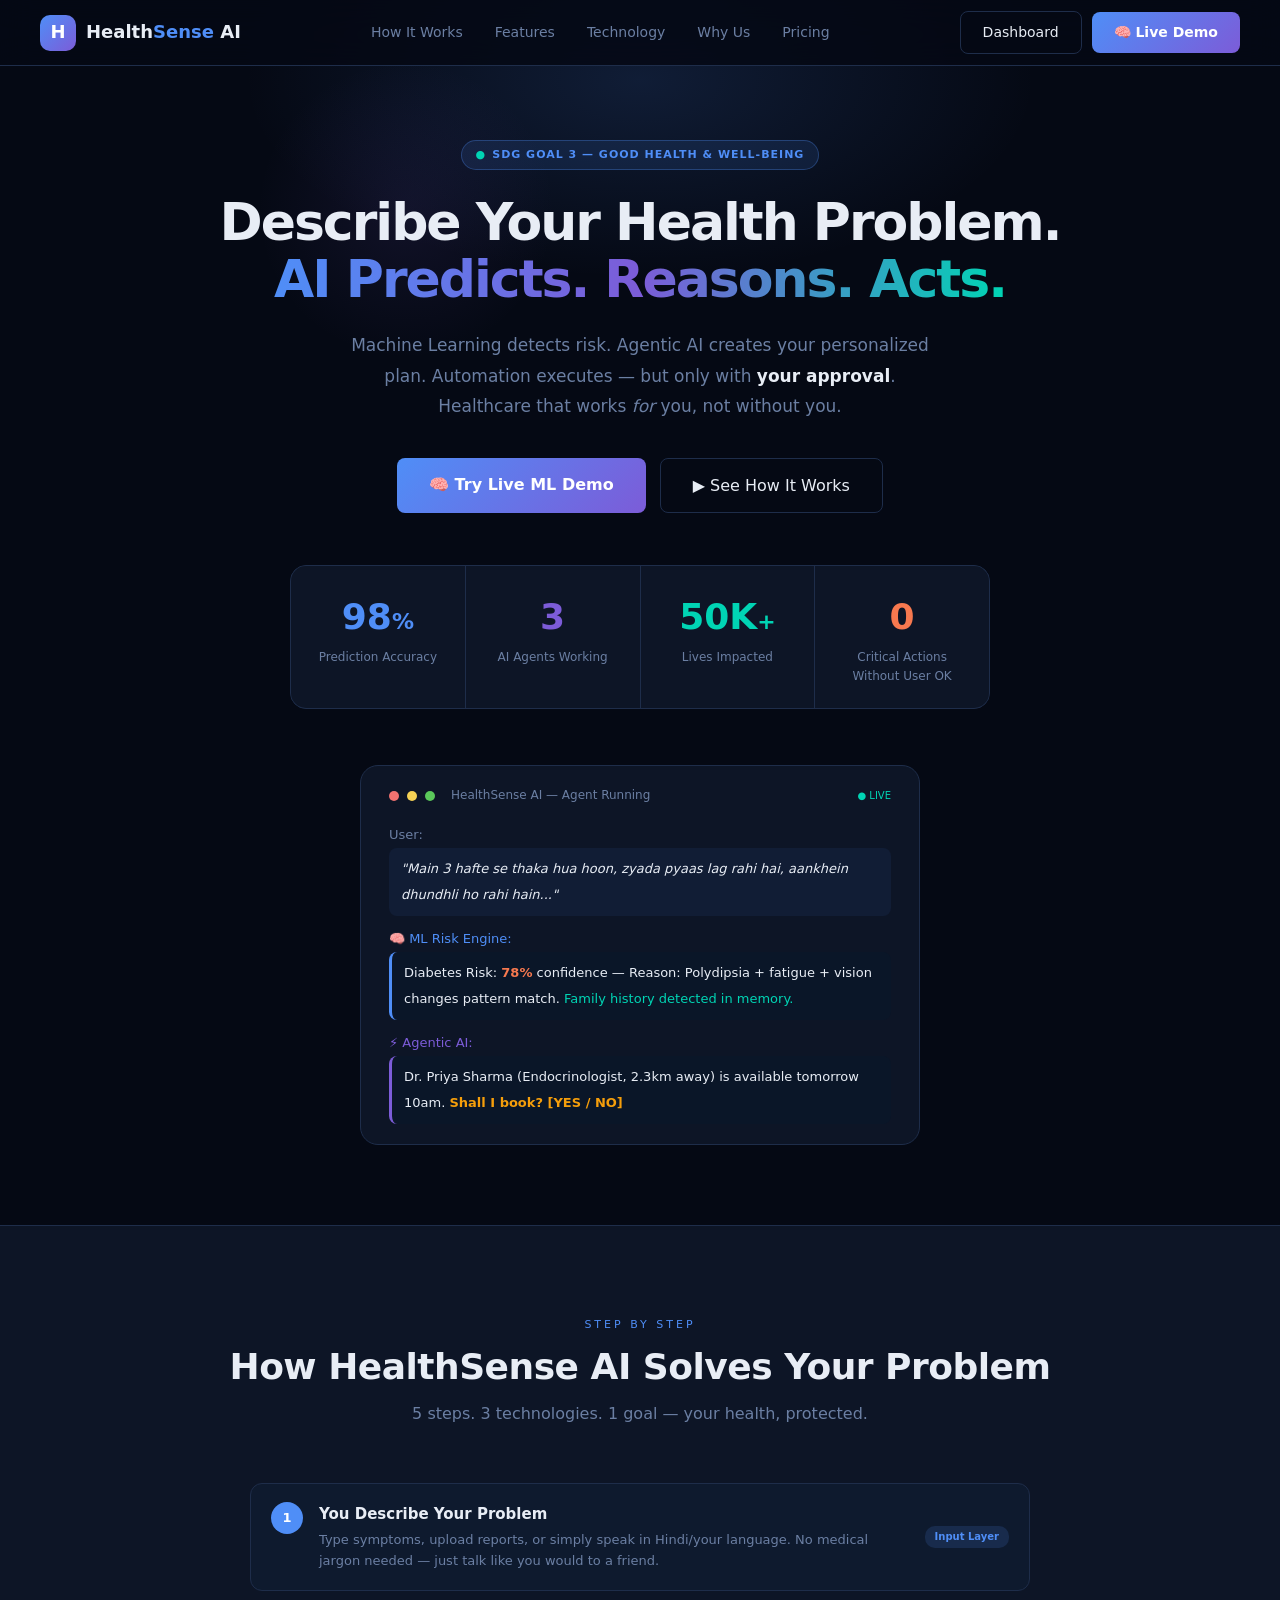
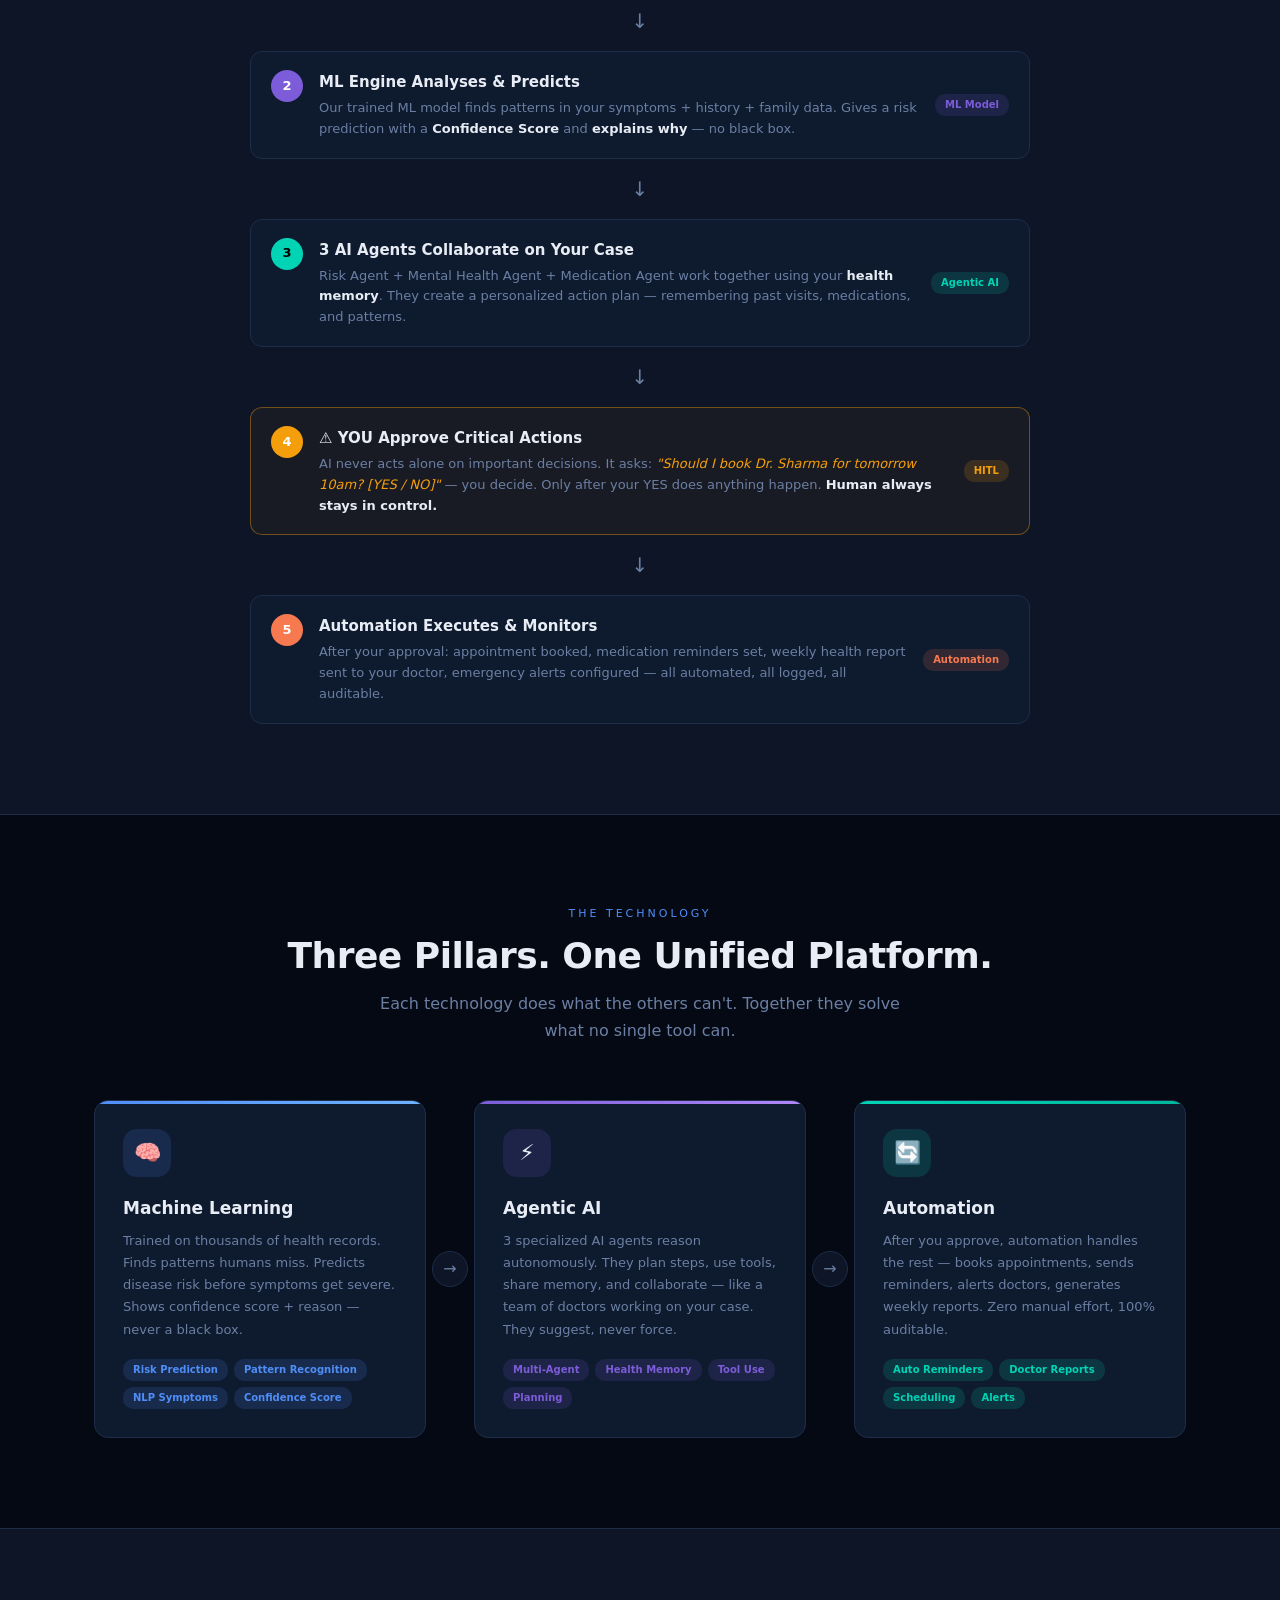
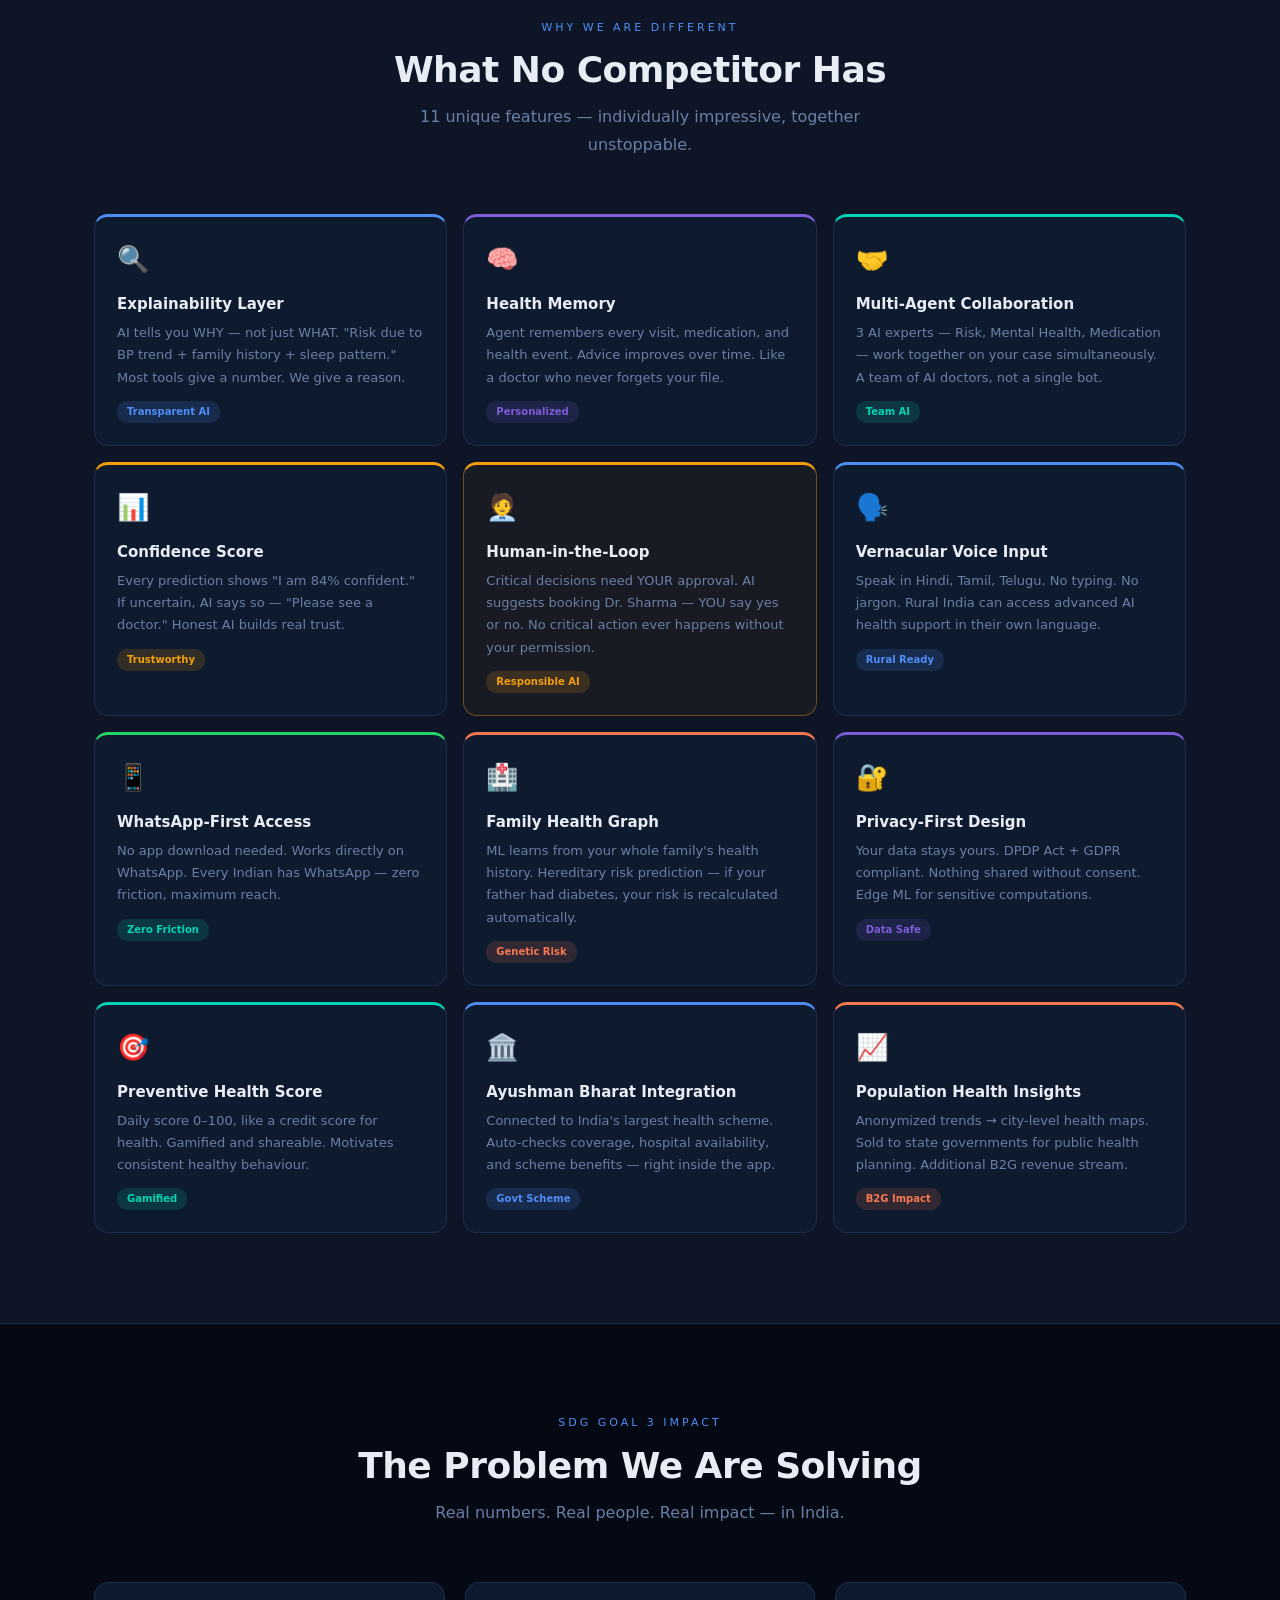
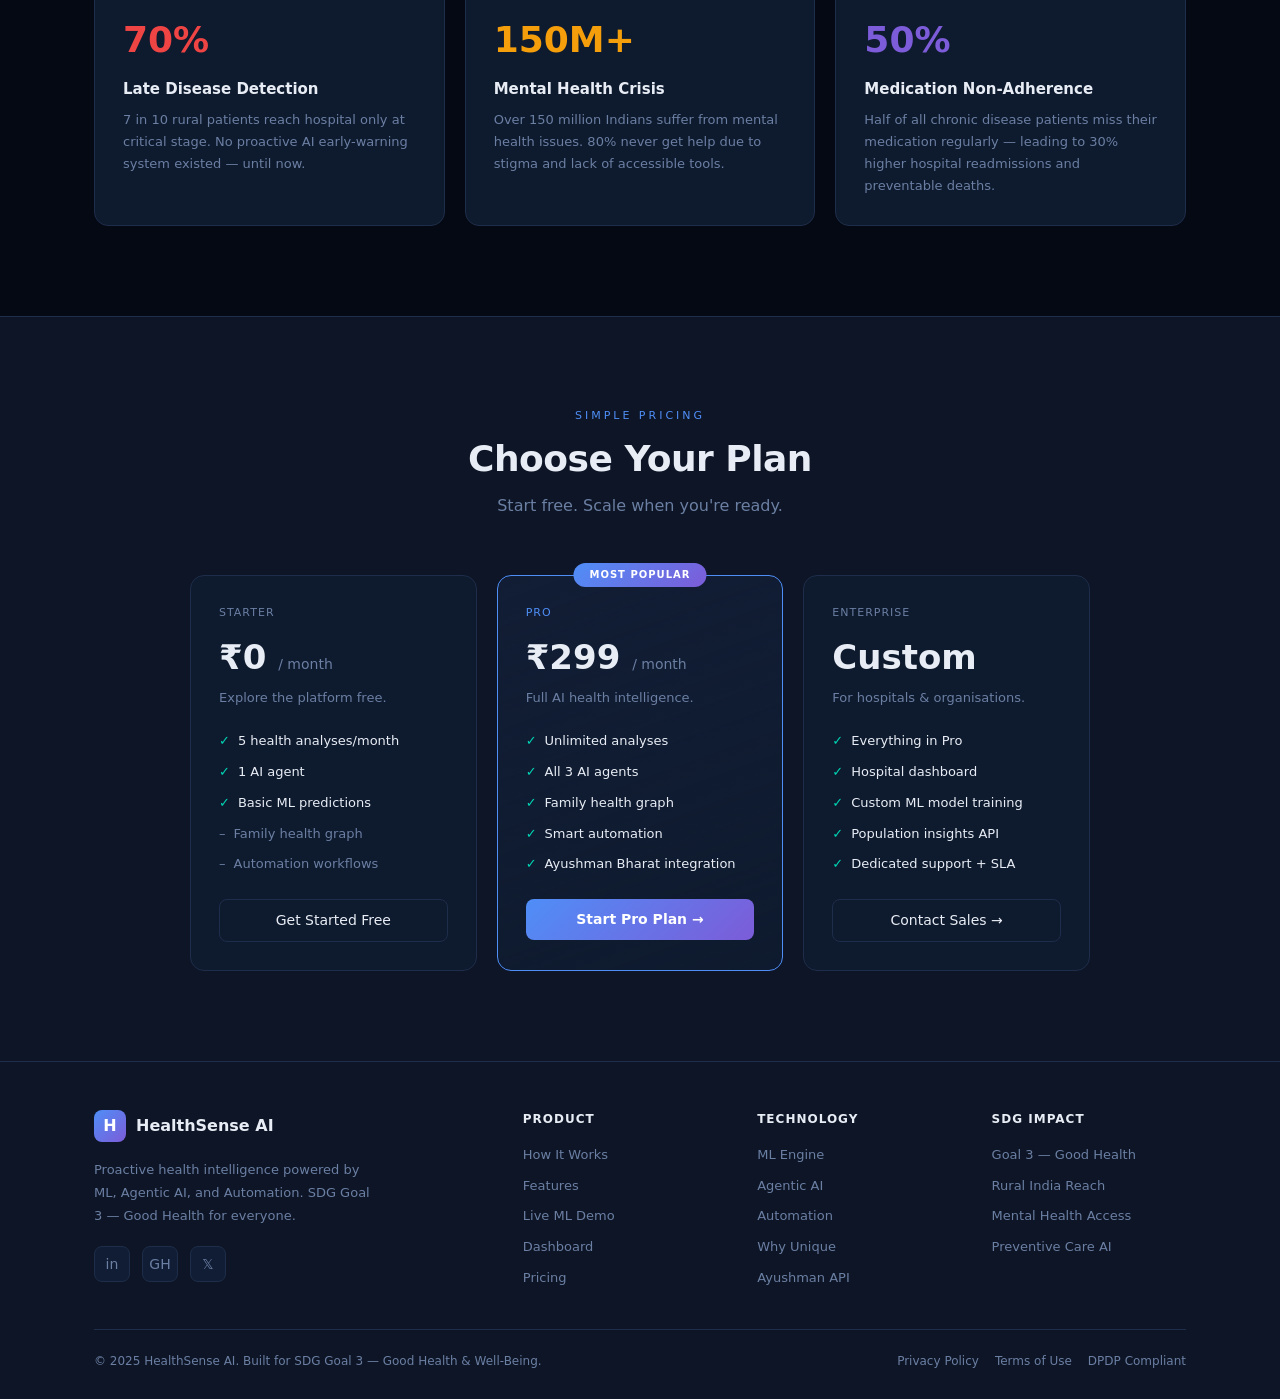
==== frontend/index.html @ b0533df5 "feat: frontend/ folder structure, Supabase database schema + db.py, .env.example, render.yaml update" ====
<!DOCTYPE html>
<html lang="en">
<head>
  <meta charset="UTF-8" />
  <meta name="viewport" content="width=device-width, initial-scale=1.0"/>
  <title>HealthSense AI — Predict. Reason. Act.</title>
  <link rel="stylesheet" href="style.css"/>
  <style>
    :root {
      --bg: #050914;
      --surface: #0d1526;
      --surface2: #111d35;
      --border: #1e2d4a;
      --accent: #4f8ef7;
      --accent2: #7c5cd8;
      --accent3: #00d4b4;
      --accent4: #f7794f;
      --text: #e8edf5;
      --muted: #6b7fa3;
    }

    * { box-sizing: border-box; margin: 0; padding: 0; scroll-behavior: smooth; }

    body {
      background: var(--bg);
      color: var(--text);
      font-family: -apple-system, "Segoe UI", system-ui, sans-serif;
      overflow-x: hidden;
    }

    /* ── SCROLLBAR ── */
    ::-webkit-scrollbar { width: 6px; }
    ::-webkit-scrollbar-track { background: var(--bg); }
    ::-webkit-scrollbar-thumb { background: var(--border); border-radius: 3px; }

    /* ── GRADIENT TEXT ── */
    .grad-text {
      background: linear-gradient(90deg, #4f8ef7, #7c5cd8, #00d4b4);
      -webkit-background-clip: text;
      -webkit-text-fill-color: transparent;
      background-clip: text;
    }

    /* ── GLOW BACKGROUNDS ── */
    .hero-glow {
      position: absolute;
      top: -120px; left: 50%;
      transform: translateX(-50%);
      width: 800px; height: 400px;
      background: radial-gradient(ellipse, rgba(79,142,247,0.15) 0%, transparent 70%);
      pointer-events: none;
      z-index: 0;
    }
    .hero-glow2 {
      position: absolute;
      top: 60px; left: 20%;
      width: 300px; height: 300px;
      background: radial-gradient(ellipse, rgba(124,92,216,0.1) 0%, transparent 70%);
      pointer-events: none;
      z-index: 0;
    }

    /* ── NAVBAR ── */
    .navbar {
      position: fixed; top: 0; left: 0; right: 0; z-index: 100;
      display: flex; align-items: center; justify-content: space-between;
      padding: 0 40px; height: 66px;
      background: rgba(5,9,20,0.85);
      backdrop-filter: blur(16px);
      border-bottom: 1px solid var(--border);
      transition: all 0.3s;
    }
    .nav-logo { display: flex; align-items: center; gap: 10px; text-decoration: none; }
    .nav-logo-icon {
      width: 36px; height: 36px;
      background: linear-gradient(135deg, #4f8ef7, #7c5cd8);
      border-radius: 10px;
      display: flex; align-items: center; justify-content: center;
      font-size: 18px; font-weight: 900; color: #fff;
    }
    .nav-logo-text { font-size: 18px; font-weight: 800; color: var(--text); }
    .nav-logo-text span { color: var(--accent); }
    .nav-links { display: flex; gap: 32px; list-style: none; }
    .nav-links a {
      font-size: 14px; color: var(--muted); text-decoration: none;
      transition: color 0.2s; position: relative; padding-bottom: 4px;
    }
    .nav-links a:hover { color: var(--text); }
    .nav-links a::after {
      content: ''; position: absolute; bottom: 0; left: 0; right: 0;
      height: 2px; background: var(--accent); border-radius: 2px;
      transform: scaleX(0); transition: transform 0.2s;
    }
    .nav-links a:hover::after { transform: scaleX(1); }
    .btn-primary {
      background: linear-gradient(135deg, #4f8ef7, #7c5cd8);
      color: #fff; border: none; padding: 9px 22px;
      border-radius: 8px; font-size: 14px; font-weight: 600;
      cursor: pointer; text-decoration: none; display: inline-block;
      transition: opacity 0.2s, transform 0.2s;
    }
    .btn-primary:hover { opacity: 0.9; transform: translateY(-1px); }
    .btn-outline {
      background: transparent; color: var(--text);
      border: 1px solid var(--border); padding: 9px 22px;
      border-radius: 8px; font-size: 14px; cursor: pointer;
      text-decoration: none; display: inline-block;
      transition: border-color 0.2s, transform 0.2s;
    }
    .btn-outline:hover { border-color: var(--accent); transform: translateY(-1px); }

    /* ── CARDS ── */
    .card {
      background: #0e1a2e;
      border: 1px solid var(--border);
      border-radius: 14px;
      transition: border-color 0.3s, transform 0.3s;
    }
    .card:hover { border-color: rgba(79,142,247,0.4); transform: translateY(-3px); }

    /* ── PIPELINE CARDS ── */
    .pipeline-card { position: relative; overflow: hidden; }
    .pipeline-card::before {
      content: ''; position: absolute;
      top: 0; left: 0; right: 0; height: 3px;
    }
    .pipeline-ml::before { background: linear-gradient(90deg, #4f8ef7, #6db3ff); }
    .pipeline-ai::before { background: linear-gradient(90deg, #7c5cd8, #b088f9); }
    .pipeline-auto::before { background: linear-gradient(90deg, #00d4b4, #00b89c); }

    /* ── BADGE ── */
    .badge {
      display: inline-flex; align-items: center; gap: 6px;
      padding: 5px 14px; border-radius: 20px;
      font-size: 11px; font-weight: 600; letter-spacing: 1px;
      text-transform: uppercase;
    }
    .badge-blue { background: rgba(79,142,247,0.12); border: 1px solid rgba(79,142,247,0.3); color: #4f8ef7; }
    .badge-green { background: rgba(0,212,180,0.12); border: 1px solid rgba(0,212,180,0.3); color: #00d4b4; }

    /* ── SECTION ── */
    section { padding: 90px 0; }
    .container { max-width: 1140px; margin: 0 auto; padding: 0 24px; }

    /* ── SECTION HEADING ── */
    .sec-label {
      font-size: 11px; letter-spacing: 3px; text-transform: uppercase;
      color: var(--accent); margin-bottom: 12px; display: block;
    }
    .sec-title { font-size: 36px; font-weight: 800; line-height: 1.2; letter-spacing: -0.5px; }
    .sec-sub { font-size: 16px; color: var(--muted); margin-top: 12px; line-height: 1.7; }

    /* ── STAT ── */
    .stat-num { font-size: 36px; font-weight: 900; }
    .stat-label { font-size: 12px; color: var(--muted); margin-top: 2px; }

    /* ── UNIQUE FEATURE CARD ── */
    .unique-card {
      background: #0e1a2e; border: 1px solid var(--border);
      border-radius: 14px; padding: 22px;
      transition: border-color 0.3s, transform 0.3s;
    }
    .unique-card:hover { border-color: rgba(124,92,216,0.5); transform: translateY(-4px); }

    /* ── WORKFLOW STEP ── */
    .workflow-step {
      display: flex; align-items: flex-start; gap: 16px;
      padding: 18px 20px;
      background: #0e1a2e; border: 1px solid var(--border);
      border-radius: 12px; transition: border-color 0.3s;
    }
    .workflow-step:hover { border-color: rgba(79,142,247,0.4); }
    .step-num {
      width: 32px; height: 32px; border-radius: 50%;
      display: flex; align-items: center; justify-content: center;
      font-size: 13px; font-weight: 800; color: #fff; flex-shrink: 0;
    }

    /* ── HITL CARD ── */
    .hitl-card {
      border: 1px solid rgba(245,158,11,0.4);
      background: rgba(245,158,11,0.05);
    }
    .hitl-card:hover { border-color: rgba(245,158,11,0.7); }

    /* ── TESTIMONIAL ── */
    .testi-card {
      background: #0e1a2e; border: 1px solid var(--border);
      border-radius: 14px; padding: 24px;
    }

    /* ── PRICING ── */
    .pricing-featured {
      border-color: var(--accent) !important;
      background: linear-gradient(160deg, rgba(79,142,247,0.07), #0e1a2e) !important;
      position: relative;
    }

    /* ── FLOATING ANIMATION ── */
    @keyframes float {
      0%, 100% { transform: translateY(0px); }
      50% { transform: translateY(-8px); }
    }
    .float-anim { animation: float 4s ease-in-out infinite; }

    /* ── FADE IN ANIMATION ── */
    @keyframes fadeUp {
      from { opacity: 0; transform: translateY(24px); }
      to { opacity: 1; transform: translateY(0); }
    }
    .fade-up { animation: fadeUp 0.6s ease forwards; }
    .delay-1 { animation-delay: 0.1s; opacity: 0; }
    .delay-2 { animation-delay: 0.2s; opacity: 0; }
    .delay-3 { animation-delay: 0.3s; opacity: 0; }
    .delay-4 { animation-delay: 0.4s; opacity: 0; }

    /* ── PULSE DOT ── */
    @keyframes pulse {
      0%, 100% { opacity: 1; }
      50% { opacity: 0.4; }
    }
    .pulse-dot { animation: pulse 1.5s ease-in-out infinite; }

    /* ── TAG ── */
    .tech-tag {
      display: inline-block; font-size: 10px; font-weight: 700;
      padding: 3px 10px; border-radius: 10px;
    }
    .tag-blue { background: rgba(79,142,247,0.15); color: #4f8ef7; }
    .tag-purple { background: rgba(124,92,216,0.15); color: #7c5cd8; }
    .tag-green { background: rgba(0,212,180,0.15); color: #00d4b4; }
    .tag-orange { background: rgba(247,121,79,0.15); color: #f7794f; }
    .tag-yellow { background: rgba(245,158,11,0.15); color: #f59e0b; }

    /* ── FOOTER ── */
    footer {
      background: var(--surface);
      border-top: 1px solid var(--border);
      padding: 48px 0 28px;
    }

    /* ── MOBILE NAV TOGGLE ── */
    .hamburger { display: none; flex-direction: column; gap: 5px; cursor: pointer; }
    .hamburger span { width: 22px; height: 2px; background: var(--text); border-radius: 2px; }

    @media (max-width: 768px) {
      .navbar { padding: 0 20px; }
      .nav-links { display: none; }
      .hamburger { display: flex; }
      .hero-h1 { font-size: 32px !important; }
      .sec-title { font-size: 26px !important; }
      .pipeline-grid { grid-template-columns: 1fr !important; }
      .features-grid { grid-template-columns: 1fr 1fr !important; }
      .pricing-grid { grid-template-columns: 1fr !important; }
      .stats-row { grid-template-columns: 1fr 1fr !important; }
    }
  </style>
</head>
<body>

<!-- ════════════════════════════════════════
     NAVBAR
════════════════════════════════════════ -->
<nav class="navbar">
  <a href="#" class="nav-logo">
    <div class="nav-logo-icon">H</div>
    <div class="nav-logo-text">Health<span>Sense</span> AI</div>
  </a>
  <ul class="nav-links">
    <li><a href="#how-it-works">How It Works</a></li>
    <li><a href="#features">Features</a></li>
    <li><a href="#pipeline">Technology</a></li>
    <li><a href="#unique">Why Us</a></li>
    <li><a href="#pricing">Pricing</a></li>
  </ul>
  <div style="display:flex; gap:10px; align-items:center;">
    <a href="pages/patient-dashboard.html" class="btn-outline">Dashboard</a>
    <a href="pages/ml-demo.html" class="btn-primary">🧠 Live Demo</a>
  </div>
  <div class="hamburger" id="hamburger">
    <span></span><span></span><span></span>
  </div>
</nav>

<!-- ════════════════════════════════════════
     HERO SECTION
════════════════════════════════════════ -->
<section id="hero" style="padding-top: 140px; padding-bottom: 80px; position: relative; overflow: hidden;">
  <div class="hero-glow"></div>
  <div class="hero-glow2"></div>
  <div class="container" style="position:relative; z-index:1; text-align:center;">

    <div class="badge badge-blue fade-up" style="margin-bottom:24px;">
      <span class="pulse-dot" style="color:#00d4b4;">●</span>
      SDG Goal 3 — Good Health &amp; Well-Being
    </div>

    <h1 class="hero-h1 fade-up delay-1" style="font-size:52px; font-weight:900; line-height:1.1; letter-spacing:-2px; margin-bottom:22px;">
      Describe Your Health Problem.<br>
      <span class="grad-text">AI Predicts. Reasons. Acts.</span>
    </h1>

    <p class="fade-up delay-2" style="font-size:17px; color:var(--muted); max-width:580px; margin:0 auto 36px; line-height:1.8;">
      Machine Learning detects risk. Agentic AI creates your personalized plan.
      Automation executes — but only with <strong style="color:var(--text);">your approval</strong>.
      Healthcare that works <em>for</em> you, not without you.
    </p>

    <div class="fade-up delay-3" style="display:flex; gap:14px; justify-content:center; flex-wrap:wrap; margin-bottom:52px;">
      <a href="pages/ml-demo.html" class="btn-primary" style="font-size:16px; padding:14px 32px;">
        🧠 Try Live ML Demo
      </a>
      <a href="#how-it-works" class="btn-outline" style="font-size:16px; padding:14px 32px;">
        ▶ See How It Works
      </a>
    </div>

    <!-- Stats Row -->
    <div class="fade-up delay-4 stats-row" style="display:grid; grid-template-columns:repeat(4,1fr); gap:1px; background:var(--border); border-radius:16px; overflow:hidden; border:1px solid var(--border); max-width:700px; margin:0 auto;">
      <div style="background:var(--surface); padding:22px; text-align:center;">
        <div class="stat-num" style="color:#4f8ef7;">98<span style="font-size:22px;">%</span></div>
        <div class="stat-label">Prediction Accuracy</div>
      </div>
      <div style="background:var(--surface); padding:22px; text-align:center;">
        <div class="stat-num" style="color:#7c5cd8;">3</div>
        <div class="stat-label">AI Agents Working</div>
      </div>
      <div style="background:var(--surface); padding:22px; text-align:center;">
        <div class="stat-num" style="color:#00d4b4;">50K<span style="font-size:22px;">+</span></div>
        <div class="stat-label">Lives Impacted</div>
      </div>
      <div style="background:var(--surface); padding:22px; text-align:center;">
        <div class="stat-num" style="color:#f7794f;">0</div>
        <div class="stat-label">Critical Actions Without User OK</div>
      </div>
    </div>

    <!-- Floating 2D Visual -->
    <div class="float-anim" style="margin-top:56px;">
      <div style="background:var(--surface); border:1px solid var(--border); border-radius:18px; padding:20px 28px; max-width:560px; margin:0 auto; text-align:left;">
        <!-- Mock terminal / AI chat -->
        <div style="display:flex; align-items:center; gap:8px; margin-bottom:16px;">
          <div style="width:10px;height:10px;border-radius:50%;background:#f07270;"></div>
          <div style="width:10px;height:10px;border-radius:50%;background:#f5d155;"></div>
          <div style="width:10px;height:10px;border-radius:50%;background:#5ac85a;"></div>
          <span style="font-size:12px; color:var(--muted); margin-left:8px;">HealthSense AI — Agent Running</span>
          <span class="pulse-dot" style="color:#00d4b4; margin-left:auto; font-size:10px;">● LIVE</span>
        </div>
        <div style="font-size:13px; line-height:2;">
          <div style="color:var(--muted);">User:</div>
          <div style="color:var(--text); margin-bottom:10px; padding:8px 12px; background:#111d35; border-radius:8px; font-style:italic;">"Main 3 hafte se thaka hua hoon, zyada pyaas lag rahi hai, aankhein dhundhli ho rahi hain..."</div>
          <div style="color:#4f8ef7;">🧠 ML Risk Engine:</div>
          <div style="color:var(--text); margin-bottom:10px; padding:8px 12px; background:#0a1628; border-radius:8px; border-left:3px solid #4f8ef7;">Diabetes Risk: <strong style="color:#f7794f;">78%</strong> confidence — Reason: Polydipsia + fatigue + vision changes pattern match. <span style="color:#00d4b4;">Family history detected in memory.</span></div>
          <div style="color:#7c5cd8;">⚡ Agentic AI:</div>
          <div style="color:var(--text); padding:8px 12px; background:#0a1628; border-radius:8px; border-left:3px solid #7c5cd8;">Dr. Priya Sharma (Endocrinologist, 2.3km away) is available tomorrow 10am. <strong style="color:#f59e0b;">Shall I book? [YES / NO]</strong></div>
        </div>
      </div>
    </div>

  </div>
</section>

<!-- ════════════════════════════════════════
     HOW IT WORKS
════════════════════════════════════════ -->
<section id="how-it-works" style="background:var(--surface); border-top:1px solid var(--border); border-bottom:1px solid var(--border);">
  <div class="container">
    <div style="text-align:center; margin-bottom:56px;">
      <span class="sec-label">Step by Step</span>
      <h2 class="sec-title">How HealthSense AI Solves Your Problem</h2>
      <p class="sec-sub" style="max-width:500px; margin:12px auto 0;">5 steps. 3 technologies. 1 goal — your health, protected.</p>
    </div>

    <div style="display:flex; flex-direction:column; gap:14px; max-width:780px; margin:0 auto;">

      <div class="workflow-step">
        <div class="step-num" style="background:#4f8ef7;">1</div>
        <div>
          <div style="font-size:15px; font-weight:700; margin-bottom:4px;">You Describe Your Problem</div>
          <div style="font-size:13px; color:var(--muted);">Type symptoms, upload reports, or simply speak in Hindi/your language. No medical jargon needed — just talk like you would to a friend.</div>
        </div>
        <span class="tech-tag tag-blue" style="flex-shrink:0; align-self:center;">Input Layer</span>
      </div>

      <div style="text-align:center; color:var(--muted); font-size:20px;">↓</div>

      <div class="workflow-step">
        <div class="step-num" style="background:#7c5cd8;">2</div>
        <div>
          <div style="font-size:15px; font-weight:700; margin-bottom:4px;">ML Engine Analyses & Predicts</div>
          <div style="font-size:13px; color:var(--muted);">Our trained ML model finds patterns in your symptoms + history + family data. Gives a risk prediction with a <strong style="color:var(--text);">Confidence Score</strong> and <strong style="color:var(--text);">explains why</strong> — no black box.</div>
        </div>
        <span class="tech-tag tag-purple" style="flex-shrink:0; align-self:center;">ML Model</span>
      </div>

      <div style="text-align:center; color:var(--muted); font-size:20px;">↓</div>

      <div class="workflow-step">
        <div class="step-num" style="background:#00d4b4; color:#000;">3</div>
        <div>
          <div style="font-size:15px; font-weight:700; margin-bottom:4px;">3 AI Agents Collaborate on Your Case</div>
          <div style="font-size:13px; color:var(--muted);">Risk Agent + Mental Health Agent + Medication Agent work together using your <strong style="color:var(--text);">health memory</strong>. They create a personalized action plan — remembering past visits, medications, and patterns.</div>
        </div>
        <span class="tech-tag tag-green" style="flex-shrink:0; align-self:center;">Agentic AI</span>
      </div>

      <div style="text-align:center; color:var(--muted); font-size:20px;">↓</div>

      <div class="workflow-step hitl-card">
        <div class="step-num" style="background:#f59e0b;">4</div>
        <div>
          <div style="font-size:15px; font-weight:700; margin-bottom:4px;">⚠️ YOU Approve Critical Actions</div>
          <div style="font-size:13px; color:var(--muted);">AI never acts alone on important decisions. It asks: <em style="color:#f59e0b;">"Should I book Dr. Sharma for tomorrow 10am? [YES / NO]"</em> — you decide. Only after your YES does anything happen. <strong style="color:var(--text);">Human always stays in control.</strong></div>
        </div>
        <span class="tech-tag tag-yellow" style="flex-shrink:0; align-self:center;">HITL</span>
      </div>

      <div style="text-align:center; color:var(--muted); font-size:20px;">↓</div>

      <div class="workflow-step">
        <div class="step-num" style="background:#f7794f;">5</div>
        <div>
          <div style="font-size:15px; font-weight:700; margin-bottom:4px;">Automation Executes & Monitors</div>
          <div style="font-size:13px; color:var(--muted);">After your approval: appointment booked, medication reminders set, weekly health report sent to your doctor, emergency alerts configured — all automated, all logged, all auditable.</div>
        </div>
        <span class="tech-tag tag-orange" style="flex-shrink:0; align-self:center;">Automation</span>
      </div>

    </div>
  </div>
</section>

<!-- ════════════════════════════════════════
     PIPELINE — 3 TECHNOLOGIES
════════════════════════════════════════ -->
<section id="pipeline">
  <div class="container">
    <div style="text-align:center; margin-bottom:56px;">
      <span class="sec-label">The Technology</span>
      <h2 class="sec-title">Three Pillars. One Unified Platform.</h2>
      <p class="sec-sub" style="max-width:520px; margin:12px auto 0;">Each technology does what the others can't. Together they solve what no single tool can.</p>
    </div>

    <div class="pipeline-grid" style="display:grid; grid-template-columns:1fr 48px 1fr 48px 1fr; align-items:center; gap:0;">

      <div class="card pipeline-card pipeline-ml" style="padding:28px;">
        <div style="width:48px;height:48px;background:rgba(79,142,247,0.15);border-radius:14px;display:flex;align-items:center;justify-content:center;font-size:22px;margin-bottom:18px;">🧠</div>
        <div style="font-size:17px; font-weight:800; margin-bottom:8px;">Machine Learning</div>
        <div style="font-size:13px; color:var(--muted); margin-bottom:18px; line-height:1.7;">Trained on thousands of health records. Finds patterns humans miss. Predicts disease risk before symptoms get severe. Shows confidence score + reason — never a black box.</div>
        <div style="display:flex; flex-wrap:wrap; gap:6px;">
          <span class="tech-tag tag-blue">Risk Prediction</span>
          <span class="tech-tag tag-blue">Pattern Recognition</span>
          <span class="tech-tag tag-blue">NLP Symptoms</span>
          <span class="tech-tag tag-blue">Confidence Score</span>
        </div>
      </div>

      <div style="display:flex;align-items:center;justify-content:center;">
        <div style="width:36px;height:36px;background:var(--surface);border:1px solid var(--border);border-radius:50%;display:flex;align-items:center;justify-content:center;color:var(--muted);font-size:16px;">→</div>
      </div>

      <div class="card pipeline-card pipeline-ai" style="padding:28px;">
        <div style="width:48px;height:48px;background:rgba(124,92,216,0.15);border-radius:14px;display:flex;align-items:center;justify-content:center;font-size:22px;margin-bottom:18px;">⚡</div>
        <div style="font-size:17px; font-weight:800; margin-bottom:8px;">Agentic AI</div>
        <div style="font-size:13px; color:var(--muted); margin-bottom:18px; line-height:1.7;">3 specialized AI agents reason autonomously. They plan steps, use tools, share memory, and collaborate — like a team of doctors working on your case. They suggest, never force.</div>
        <div style="display:flex; flex-wrap:wrap; gap:6px;">
          <span class="tech-tag tag-purple">Multi-Agent</span>
          <span class="tech-tag tag-purple">Health Memory</span>
          <span class="tech-tag tag-purple">Tool Use</span>
          <span class="tech-tag tag-purple">Planning</span>
        </div>
      </div>

      <div style="display:flex;align-items:center;justify-content:center;">
        <div style="width:36px;height:36px;background:var(--surface);border:1px solid var(--border);border-radius:50%;display:flex;align-items:center;justify-content:center;color:var(--muted);font-size:16px;">→</div>
      </div>

      <div class="card pipeline-card pipeline-auto" style="padding:28px;">
        <div style="width:48px;height:48px;background:rgba(0,212,180,0.15);border-radius:14px;display:flex;align-items:center;justify-content:center;font-size:22px;margin-bottom:18px;">🔄</div>
        <div style="font-size:17px; font-weight:800; margin-bottom:8px;">Automation</div>
        <div style="font-size:13px; color:var(--muted); margin-bottom:18px; line-height:1.7;">After you approve, automation handles the rest — books appointments, sends reminders, alerts doctors, generates weekly reports. Zero manual effort, 100% auditable.</div>
        <div style="display:flex; flex-wrap:wrap; gap:6px;">
          <span class="tech-tag tag-green">Auto Reminders</span>
          <span class="tech-tag tag-green">Doctor Reports</span>
          <span class="tech-tag tag-green">Scheduling</span>
          <span class="tech-tag tag-green">Alerts</span>
        </div>
      </div>

    </div>
  </div>
</section>

<!-- ════════════════════════════════════════
     UNIQUE FEATURES — 11 features
════════════════════════════════════════ -->
<section id="unique" style="background:var(--surface); border-top:1px solid var(--border); border-bottom:1px solid var(--border);">
  <div class="container">
    <div style="text-align:center; margin-bottom:56px;">
      <span class="sec-label">Why We Are Different</span>
      <h2 class="sec-title">What No Competitor Has</h2>
      <p class="sec-sub" style="max-width:540px; margin:12px auto 0;">11 unique features — individually impressive, together unstoppable.</p>
    </div>

    <div class="features-grid" style="display:grid; grid-template-columns:repeat(3,1fr); gap:16px;">

      <div class="unique-card" style="border-top:3px solid #4f8ef7;">
        <div style="font-size:26px; margin-bottom:12px;">🔍</div>
        <div style="font-size:15px; font-weight:700; margin-bottom:6px;">Explainability Layer</div>
        <div style="font-size:13px; color:var(--muted); line-height:1.7;">AI tells you WHY — not just WHAT. "Risk due to BP trend + family history + sleep pattern." Most tools give a number. We give a reason.</div>
        <span class="tech-tag tag-blue" style="margin-top:12px; display:inline-block;">Transparent AI</span>
      </div>

      <div class="unique-card" style="border-top:3px solid #7c5cd8;">
        <div style="font-size:26px; margin-bottom:12px;">🧠</div>
        <div style="font-size:15px; font-weight:700; margin-bottom:6px;">Health Memory</div>
        <div style="font-size:13px; color:var(--muted); line-height:1.7;">Agent remembers every visit, medication, and health event. Advice improves over time. Like a doctor who never forgets your file.</div>
        <span class="tech-tag tag-purple" style="margin-top:12px; display:inline-block;">Personalized</span>
      </div>

      <div class="unique-card" style="border-top:3px solid #00d4b4;">
        <div style="font-size:26px; margin-bottom:12px;">🤝</div>
        <div style="font-size:15px; font-weight:700; margin-bottom:6px;">Multi-Agent Collaboration</div>
        <div style="font-size:13px; color:var(--muted); line-height:1.7;">3 AI experts — Risk, Mental Health, Medication — work together on your case simultaneously. A team of AI doctors, not a single bot.</div>
        <span class="tech-tag tag-green" style="margin-top:12px; display:inline-block;">Team AI</span>
      </div>

      <div class="unique-card" style="border-top:3px solid #f59e0b;">
        <div style="font-size:26px; margin-bottom:12px;">📊</div>
        <div style="font-size:15px; font-weight:700; margin-bottom:6px;">Confidence Score</div>
        <div style="font-size:13px; color:var(--muted); line-height:1.7;">Every prediction shows "I am 84% confident." If uncertain, AI says so — "Please see a doctor." Honest AI builds real trust.</div>
        <span class="tech-tag tag-yellow" style="margin-top:12px; display:inline-block;">Trustworthy</span>
      </div>

      <div class="unique-card hitl-card" style="border-top:3px solid #f59e0b;">
        <div style="font-size:26px; margin-bottom:12px;">🧑‍💼</div>
        <div style="font-size:15px; font-weight:700; margin-bottom:6px;">Human-in-the-Loop</div>
        <div style="font-size:13px; color:var(--muted); line-height:1.7;">Critical decisions need YOUR approval. AI suggests booking Dr. Sharma — YOU say yes or no. No critical action ever happens without your permission.</div>
        <span class="tech-tag tag-yellow" style="margin-top:12px; display:inline-block;">Responsible AI</span>
      </div>

      <div class="unique-card" style="border-top:3px solid #4f8ef7;">
        <div style="font-size:26px; margin-bottom:12px;">🗣️</div>
        <div style="font-size:15px; font-weight:700; margin-bottom:6px;">Vernacular Voice Input</div>
        <div style="font-size:13px; color:var(--muted); line-height:1.7;">Speak in Hindi, Tamil, Telugu. No typing. No jargon. Rural India can access advanced AI health support in their own language.</div>
        <span class="tech-tag tag-blue" style="margin-top:12px; display:inline-block;">Rural Ready</span>
      </div>

      <div class="unique-card" style="border-top:3px solid #25d366;">
        <div style="font-size:26px; margin-bottom:12px;">📱</div>
        <div style="font-size:15px; font-weight:700; margin-bottom:6px;">WhatsApp-First Access</div>
        <div style="font-size:13px; color:var(--muted); line-height:1.7;">No app download needed. Works directly on WhatsApp. Every Indian has WhatsApp — zero friction, maximum reach.</div>
        <span class="tech-tag tag-green" style="margin-top:12px; display:inline-block;">Zero Friction</span>
      </div>

      <div class="unique-card" style="border-top:3px solid #f7794f;">
        <div style="font-size:26px; margin-bottom:12px;">🏥</div>
        <div style="font-size:15px; font-weight:700; margin-bottom:6px;">Family Health Graph</div>
        <div style="font-size:13px; color:var(--muted); line-height:1.7;">ML learns from your whole family's health history. Hereditary risk prediction — if your father had diabetes, your risk is recalculated automatically.</div>
        <span class="tech-tag tag-orange" style="margin-top:12px; display:inline-block;">Genetic Risk</span>
      </div>

      <div class="unique-card" style="border-top:3px solid #7c5cd8;">
        <div style="font-size:26px; margin-bottom:12px;">🔐</div>
        <div style="font-size:15px; font-weight:700; margin-bottom:6px;">Privacy-First Design</div>
        <div style="font-size:13px; color:var(--muted); line-height:1.7;">Your data stays yours. DPDP Act + GDPR compliant. Nothing shared without consent. Edge ML for sensitive computations.</div>
        <span class="tech-tag tag-purple" style="margin-top:12px; display:inline-block;">Data Safe</span>
      </div>

      <div class="unique-card" style="border-top:3px solid #00d4b4;">
        <div style="font-size:26px; margin-bottom:12px;">🎯</div>
        <div style="font-size:15px; font-weight:700; margin-bottom:6px;">Preventive Health Score</div>
        <div style="font-size:13px; color:var(--muted); line-height:1.7;">Daily score 0–100, like a credit score for health. Gamified and shareable. Motivates consistent healthy behaviour.</div>
        <span class="tech-tag tag-green" style="margin-top:12px; display:inline-block;">Gamified</span>
      </div>

      <div class="unique-card" style="border-top:3px solid #4f8ef7;">
        <div style="font-size:26px; margin-bottom:12px;">🏛️</div>
        <div style="font-size:15px; font-weight:700; margin-bottom:6px;">Ayushman Bharat Integration</div>
        <div style="font-size:13px; color:var(--muted); line-height:1.7;">Connected to India's largest health scheme. Auto-checks coverage, hospital availability, and scheme benefits — right inside the app.</div>
        <span class="tech-tag tag-blue" style="margin-top:12px; display:inline-block;">Govt Scheme</span>
      </div>

      <div class="unique-card" style="border-top:3px solid #f7794f;">
        <div style="font-size:26px; margin-bottom:12px;">📈</div>
        <div style="font-size:15px; font-weight:700; margin-bottom:6px;">Population Health Insights</div>
        <div style="font-size:13px; color:var(--muted); line-height:1.7;">Anonymized trends → city-level health maps. Sold to state governments for public health planning. Additional B2G revenue stream.</div>
        <span class="tech-tag tag-orange" style="margin-top:12px; display:inline-block;">B2G Impact</span>
      </div>

    </div>
  </div>
</section>

<!-- ════════════════════════════════════════
     SDG IMPACT
════════════════════════════════════════ -->
<section id="features">
  <div class="container">
    <div style="text-align:center; margin-bottom:56px;">
      <span class="sec-label">SDG Goal 3 Impact</span>
      <h2 class="sec-title">The Problem We Are Solving</h2>
      <p class="sec-sub" style="max-width:520px; margin:12px auto 0;">Real numbers. Real people. Real impact — in India.</p>
    </div>
    <div style="display:grid; grid-template-columns:repeat(3,1fr); gap:20px;">
      <div class="card" style="padding:28px;">
        <div style="font-size:36px; font-weight:900; color:#ef4444; margin-bottom:8px;">70%</div>
        <div style="font-size:15px; font-weight:700; margin-bottom:8px;">Late Disease Detection</div>
        <div style="font-size:13px; color:var(--muted); line-height:1.7;">7 in 10 rural patients reach hospital only at critical stage. No proactive AI early-warning system existed — until now.</div>
      </div>
      <div class="card" style="padding:28px;">
        <div style="font-size:36px; font-weight:900; color:#f59e0b; margin-bottom:8px;">150M+</div>
        <div style="font-size:15px; font-weight:700; margin-bottom:8px;">Mental Health Crisis</div>
        <div style="font-size:13px; color:var(--muted); line-height:1.7;">Over 150 million Indians suffer from mental health issues. 80% never get help due to stigma and lack of accessible tools.</div>
      </div>
      <div class="card" style="padding:28px;">
        <div style="font-size:36px; font-weight:900; color:#7c5cd8; margin-bottom:8px;">50%</div>
        <div style="font-size:15px; font-weight:700; margin-bottom:8px;">Medication Non-Adherence</div>
        <div style="font-size:13px; color:var(--muted); line-height:1.7;">Half of all chronic disease patients miss their medication regularly — leading to 30% higher hospital readmissions and preventable deaths.</div>
      </div>
    </div>
  </div>
</section>

<!-- ════════════════════════════════════════
     PRICING
════════════════════════════════════════ -->
<section id="pricing" style="background:var(--surface); border-top:1px solid var(--border);">
  <div class="container">
    <div style="text-align:center; margin-bottom:56px;">
      <span class="sec-label">Simple Pricing</span>
      <h2 class="sec-title">Choose Your Plan</h2>
      <p class="sec-sub" style="max-width:440px; margin:12px auto 0;">Start free. Scale when you're ready.</p>
    </div>
    <div class="pricing-grid" style="display:grid; grid-template-columns:repeat(3,1fr); gap:20px; max-width:900px; margin:0 auto;">

      <div class="card" style="padding:28px;">
        <div style="font-size:11px; color:var(--muted); text-transform:uppercase; letter-spacing:1px; margin-bottom:8px;">Starter</div>
        <div style="font-size:34px; font-weight:900; margin-bottom:4px;">₹0 <span style="font-size:14px; font-weight:400; color:var(--muted);">/ month</span></div>
        <div style="font-size:13px; color:var(--muted); margin-bottom:22px;">Explore the platform free.</div>
        <ul style="list-style:none; margin-bottom:24px; display:flex; flex-direction:column; gap:10px;">
          <li style="font-size:13px; display:flex; gap:8px;"><span style="color:#00d4b4;">✓</span> 5 health analyses/month</li>
          <li style="font-size:13px; display:flex; gap:8px;"><span style="color:#00d4b4;">✓</span> 1 AI agent</li>
          <li style="font-size:13px; display:flex; gap:8px;"><span style="color:#00d4b4;">✓</span> Basic ML predictions</li>
          <li style="font-size:13px; display:flex; gap:8px; color:var(--muted);"><span>–</span> Family health graph</li>
          <li style="font-size:13px; display:flex; gap:8px; color:var(--muted);"><span>–</span> Automation workflows</li>
        </ul>
        <a href="#" class="btn-outline" style="width:100%; text-align:center; display:block;">Get Started Free</a>
      </div>

      <div class="card pricing-featured" style="padding:28px;">
        <div style="position:absolute; top:-13px; left:50%; transform:translateX(-50%); background:linear-gradient(135deg,#4f8ef7,#7c5cd8); color:#fff; font-size:10px; font-weight:700; letter-spacing:1px; padding:4px 16px; border-radius:20px; white-space:nowrap;">MOST POPULAR</div>
        <div style="font-size:11px; color:var(--accent); text-transform:uppercase; letter-spacing:1px; margin-bottom:8px;">Pro</div>
        <div style="font-size:34px; font-weight:900; margin-bottom:4px;">₹299 <span style="font-size:14px; font-weight:400; color:var(--muted);">/ month</span></div>
        <div style="font-size:13px; color:var(--muted); margin-bottom:22px;">Full AI health intelligence.</div>
        <ul style="list-style:none; margin-bottom:24px; display:flex; flex-direction:column; gap:10px;">
          <li style="font-size:13px; display:flex; gap:8px;"><span style="color:#00d4b4;">✓</span> Unlimited analyses</li>
          <li style="font-size:13px; display:flex; gap:8px;"><span style="color:#00d4b4;">✓</span> All 3 AI agents</li>
          <li style="font-size:13px; display:flex; gap:8px;"><span style="color:#00d4b4;">✓</span> Family health graph</li>
          <li style="font-size:13px; display:flex; gap:8px;"><span style="color:#00d4b4;">✓</span> Smart automation</li>
          <li style="font-size:13px; display:flex; gap:8px;"><span style="color:#00d4b4;">✓</span> Ayushman Bharat integration</li>
        </ul>
        <a href="#" class="btn-primary" style="width:100%; text-align:center; display:block;">Start Pro Plan →</a>
      </div>

      <div class="card" style="padding:28px;">
        <div style="font-size:11px; color:var(--muted); text-transform:uppercase; letter-spacing:1px; margin-bottom:8px;">Enterprise</div>
        <div style="font-size:34px; font-weight:900; margin-bottom:4px;">Custom</div>
        <div style="font-size:13px; color:var(--muted); margin-bottom:22px;">For hospitals & organisations.</div>
        <ul style="list-style:none; margin-bottom:24px; display:flex; flex-direction:column; gap:10px;">
          <li style="font-size:13px; display:flex; gap:8px;"><span style="color:#00d4b4;">✓</span> Everything in Pro</li>
          <li style="font-size:13px; display:flex; gap:8px;"><span style="color:#00d4b4;">✓</span> Hospital dashboard</li>
          <li style="font-size:13px; display:flex; gap:8px;"><span style="color:#00d4b4;">✓</span> Custom ML model training</li>
          <li style="font-size:13px; display:flex; gap:8px;"><span style="color:#00d4b4;">✓</span> Population insights API</li>
          <li style="font-size:13px; display:flex; gap:8px;"><span style="color:#00d4b4;">✓</span> Dedicated support + SLA</li>
        </ul>
        <a href="#" class="btn-outline" style="width:100%; text-align:center; display:block;">Contact Sales →</a>
      </div>

    </div>
  </div>
</section>

<!-- ════════════════════════════════════════
     FOOTER
════════════════════════════════════════ -->
<footer>
  <div class="container">
    <div style="display:grid; grid-template-columns:2fr 1fr 1fr 1fr; gap:40px; margin-bottom:40px;">
      <div>
        <div style="display:flex; align-items:center; gap:10px; margin-bottom:16px;">
          <div style="width:32px;height:32px;background:linear-gradient(135deg,#4f8ef7,#7c5cd8);border-radius:8px;display:flex;align-items:center;justify-content:center;font-size:16px;font-weight:900;color:#fff;">H</div>
          <div style="font-size:16px; font-weight:800;">HealthSense AI</div>
        </div>
        <p style="font-size:13px; color:var(--muted); line-height:1.8; max-width:280px;">Proactive health intelligence powered by ML, Agentic AI, and Automation. SDG Goal 3 — Good Health for everyone.</p>
        <div style="display:flex; gap:12px; margin-top:18px;">
          <a href="https://linkedin.com" target="_blank" style="width:36px;height:36px;background:var(--surface2);border:1px solid var(--border);border-radius:8px;display:flex;align-items:center;justify-content:center;color:var(--muted);font-size:14px;text-decoration:none;transition:border-color 0.2s;" title="LinkedIn">in</a>
          <a href="https://github.com" target="_blank" style="width:36px;height:36px;background:var(--surface2);border:1px solid var(--border);border-radius:8px;display:flex;align-items:center;justify-content:center;color:var(--muted);font-size:14px;text-decoration:none;" title="GitHub">GH</a>
          <a href="https://twitter.com" target="_blank" style="width:36px;height:36px;background:var(--surface2);border:1px solid var(--border);border-radius:8px;display:flex;align-items:center;justify-content:center;color:var(--muted);font-size:14px;text-decoration:none;" title="Twitter">𝕏</a>
        </div>
      </div>
      <div>
        <div style="font-size:12px; font-weight:700; color:var(--text); letter-spacing:1px; text-transform:uppercase; margin-bottom:16px;">Product</div>
        <div style="display:flex; flex-direction:column; gap:10px;">
          <a href="#how-it-works" style="font-size:13px; color:var(--muted); text-decoration:none;">How It Works</a>
          <a href="#features" style="font-size:13px; color:var(--muted); text-decoration:none;">Features</a>
          <a href="pages/ml-demo.html" style="font-size:13px; color:var(--muted); text-decoration:none;">Live ML Demo</a>
          <a href="pages/patient-dashboard.html" style="font-size:13px; color:var(--muted); text-decoration:none;">Dashboard</a>
          <a href="#pricing" style="font-size:13px; color:var(--muted); text-decoration:none;">Pricing</a>
        </div>
      </div>
      <div>
        <div style="font-size:12px; font-weight:700; color:var(--text); letter-spacing:1px; text-transform:uppercase; margin-bottom:16px;">Technology</div>
        <div style="display:flex; flex-direction:column; gap:10px;">
          <a href="#pipeline" style="font-size:13px; color:var(--muted); text-decoration:none;">ML Engine</a>
          <a href="#pipeline" style="font-size:13px; color:var(--muted); text-decoration:none;">Agentic AI</a>
          <a href="#pipeline" style="font-size:13px; color:var(--muted); text-decoration:none;">Automation</a>
          <a href="#unique" style="font-size:13px; color:var(--muted); text-decoration:none;">Why Unique</a>
          <a href="#unique" style="font-size:13px; color:var(--muted); text-decoration:none;">Ayushman API</a>
        </div>
      </div>
      <div>
        <div style="font-size:12px; font-weight:700; color:var(--text); letter-spacing:1px; text-transform:uppercase; margin-bottom:16px;">SDG Impact</div>
        <div style="display:flex; flex-direction:column; gap:10px;">
          <span style="font-size:13px; color:var(--muted);">Goal 3 — Good Health</span>
          <span style="font-size:13px; color:var(--muted);">Rural India Reach</span>
          <span style="font-size:13px; color:var(--muted);">Mental Health Access</span>
          <span style="font-size:13px; color:var(--muted);">Preventive Care AI</span>
        </div>
      </div>
    </div>
    <div style="border-top:1px solid var(--border); padding-top:22px; display:flex; justify-content:space-between; align-items:center; flex-wrap:wrap; gap:12px;">
      <div style="font-size:12px; color:var(--muted);">© 2025 HealthSense AI. Built for SDG Goal 3 — Good Health &amp; Well-Being.</div>
      <div style="display:flex; gap:16px;">
        <a href="#" style="font-size:12px; color:var(--muted); text-decoration:none;">Privacy Policy</a>
        <a href="#" style="font-size:12px; color:var(--muted); text-decoration:none;">Terms of Use</a>
        <a href="#" style="font-size:12px; color:var(--muted); text-decoration:none;">DPDP Compliant</a>
      </div>
    </div>
  </div>
</footer>

<script>
  // Smooth navbar shrink on scroll
  window.addEventListener('scroll', () => {
    const nav = document.querySelector('.navbar');
    if (window.scrollY > 40) {
      nav.style.height = '56px';
      nav.style.background = 'rgba(5,9,20,0.97)';
    } else {
      nav.style.height = '66px';
      nav.style.background = 'rgba(5,9,20,0.85)';
    }
  });

  // Intersection Observer for fade-up on scroll
  const observer = new IntersectionObserver((entries) => {
    entries.forEach(entry => {
      if (entry.isIntersecting) {
        entry.target.style.opacity = '1';
        entry.target.style.transform = 'translateY(0)';
        entry.target.style.transition = 'opacity 0.6s ease, transform 0.6s ease';
      }
    });
  }, { threshold: 0.1 });

  document.querySelectorAll('.card, .unique-card, .workflow-step').forEach(el => {
    el.style.opacity = '0';
    el.style.transform = 'translateY(20px)';
    observer.observe(el);
  });
</script>
<script src="js/main.js"></script>
</body>
</html>
---- frontend/style.css ----
/* ═══════════════════════════════════════════
   HealthSense AI — Global Stylesheet
   Shared across all pages
═══════════════════════════════════════════ */

:root {
  --bg: #050914;
  --surface: #0d1526;
  --surface2: #111d35;
  --card: #0e1a2e;
  --border: #1e2d4a;
  --accent: #4f8ef7;
  --accent2: #7c5cd8;
  --accent3: #00d4b4;
  --accent4: #f7794f;
  --warning: #f59e0b;
  --danger: #ef4444;
  --text: #e8edf5;
  --muted: #6b7fa3;
  --radius: 12px;
  --radius-lg: 16px;
}

*, *::before, *::after { box-sizing: border-box; margin: 0; padding: 0; }

html { scroll-behavior: smooth; }

body {
  background: var(--bg);
  color: var(--text);
  font-family: -apple-system, "Segoe UI", system-ui, sans-serif;
  font-size: 14px;
  line-height: 1.6;
  overflow-x: hidden;
}

/* ── SCROLLBAR ── */
::-webkit-scrollbar { width: 5px; }
::-webkit-scrollbar-track { background: var(--bg); }
::-webkit-scrollbar-thumb { background: var(--border); border-radius: 4px; }
::-webkit-scrollbar-thumb:hover { background: var(--accent); }

/* ── TYPOGRAPHY ── */
h1, h2, h3, h4 { font-weight: 800; line-height: 1.2; letter-spacing: -0.3px; }
p { color: var(--muted); line-height: 1.7; }
a { text-decoration: none; color: inherit; }

.grad-text {
  background: linear-gradient(90deg, #4f8ef7, #7c5cd8, #00d4b4);
  -webkit-background-clip: text;
  -webkit-text-fill-color: transparent;
  background-clip: text;
}

/* ── LAYOUT ── */
.container { max-width: 1160px; margin: 0 auto; padding: 0 24px; }
.page-content { padding-top: 66px; min-height: 100vh; }

/* ── NAVBAR ── */
.navbar {
  position: fixed; top: 0; left: 0; right: 0; z-index: 100;
  display: flex; align-items: center; justify-content: space-between;
  padding: 0 32px; height: 66px;
  background: rgba(5,9,20,0.9);
  backdrop-filter: blur(20px);
  border-bottom: 1px solid var(--border);
  transition: height 0.3s, background 0.3s;
}
.navbar.scrolled { height: 56px; background: rgba(5,9,20,0.98); }

.nav-logo { display: flex; align-items: center; gap: 10px; }
.nav-logo-icon {
  width: 34px; height: 34px;
  background: linear-gradient(135deg, var(--accent), var(--accent2));
  border-radius: 9px;
  display: flex; align-items: center; justify-content: center;
  font-size: 16px; font-weight: 900; color: #fff;
}
.nav-logo-text { font-size: 17px; font-weight: 800; color: var(--text); }
.nav-logo-text span { color: var(--accent); }

.nav-links { display: flex; gap: 28px; list-style: none; }
.nav-links a {
  font-size: 13px; color: var(--muted);
  transition: color 0.2s; position: relative; padding-bottom: 3px;
}
.nav-links a:hover, .nav-links a.active { color: var(--text); }
.nav-links a::after {
  content: ''; position: absolute; bottom: 0; left: 0; right: 0;
  height: 2px; background: var(--accent); border-radius: 2px;
  transform: scaleX(0); transition: transform 0.2s;
}
.nav-links a:hover::after, .nav-links a.active::after { transform: scaleX(1); }

/* ── BUTTONS ── */
.btn {
  display: inline-flex; align-items: center; gap: 7px;
  padding: 9px 20px; border-radius: 9px;
  font-size: 13px; font-weight: 600; cursor: pointer;
  border: none; transition: transform 0.2s, opacity 0.2s;
  text-decoration: none;
}
.btn:hover { transform: translateY(-2px); }
.btn:active { transform: translateY(0); }

.btn-primary {
  background: linear-gradient(135deg, var(--accent), var(--accent2));
  color: #fff;
}
.btn-primary:hover { opacity: 0.9; }

.btn-outline {
  background: transparent; color: var(--text);
  border: 1px solid var(--border);
}
.btn-outline:hover { border-color: var(--accent); }

.btn-ghost { background: transparent; color: var(--muted); }
.btn-ghost:hover { color: var(--text); }

.btn-danger { background: rgba(239,68,68,0.15); color: #ef4444; border: 1px solid rgba(239,68,68,0.3); }
.btn-success { background: rgba(0,212,180,0.15); color: var(--accent3); border: 1px solid rgba(0,212,180,0.3); }
.btn-warning { background: rgba(245,158,11,0.15); color: var(--warning); border: 1px solid rgba(245,158,11,0.3); }

.btn-sm { padding: 6px 14px; font-size: 12px; border-radius: 7px; }
.btn-lg { padding: 14px 32px; font-size: 15px; border-radius: 11px; }

/* ── CARDS ── */
.card {
  background: var(--card);
  border: 1px solid var(--border);
  border-radius: var(--radius-lg);
  transition: border-color 0.3s, transform 0.3s, box-shadow 0.3s;
}
.card:hover {
  border-color: rgba(79,142,247,0.35);
  transform: translateY(-3px);
  box-shadow: 0 8px 32px rgba(79,142,247,0.08);
}
.card-body { padding: 22px; }
.card-sm { border-radius: var(--radius); }
.card-sm:hover { transform: translateY(-2px); }

/* ── TAGS / BADGES ── */
.tag {
  display: inline-block; font-size: 10px; font-weight: 700;
  padding: 3px 10px; border-radius: 10px; letter-spacing: 0.3px;
}
.tag-blue   { background: rgba(79,142,247,0.15);  color: var(--accent); }
.tag-purple { background: rgba(124,92,216,0.15);  color: var(--accent2); }
.tag-green  { background: rgba(0,212,180,0.15);   color: var(--accent3); }
.tag-orange { background: rgba(247,121,79,0.15);  color: var(--accent4); }
.tag-yellow { background: rgba(245,158,11,0.15);  color: var(--warning); }
.tag-red    { background: rgba(239,68,68,0.15);   color: var(--danger); }

.badge {
  display: inline-flex; align-items: center; gap: 6px;
  padding: 5px 14px; border-radius: 20px;
  font-size: 11px; font-weight: 600; letter-spacing: 1px; text-transform: uppercase;
}
.badge-blue   { background: rgba(79,142,247,0.1);  border: 1px solid rgba(79,142,247,0.3);  color: var(--accent); }
.badge-green  { background: rgba(0,212,180,0.1);   border: 1px solid rgba(0,212,180,0.3);   color: var(--accent3); }
.badge-purple { background: rgba(124,92,216,0.1);  border: 1px solid rgba(124,92,216,0.3);  color: var(--accent2); }
.badge-orange { background: rgba(247,121,79,0.1);  border: 1px solid rgba(247,121,79,0.3);  color: var(--accent4); }
.badge-yellow { background: rgba(245,158,11,0.1);  border: 1px solid rgba(245,158,11,0.3);  color: var(--warning); }

/* ── SECTION LABELS ── */
.sec-label {
  display: block; font-size: 11px; letter-spacing: 3px;
  text-transform: uppercase; color: var(--accent); margin-bottom: 10px;
}
.sec-title { font-size: 34px; font-weight: 800; }
.sec-sub   { font-size: 15px; color: var(--muted); margin-top: 10px; line-height: 1.7; }

/* ── DIVIDER ── */
.divider { height: 1px; background: var(--border); }

/* ── FORM ELEMENTS ── */
.input {
  width: 100%; background: var(--surface2);
  border: 1px solid var(--border); color: var(--text);
  padding: 11px 16px; border-radius: 9px; font-size: 14px;
  font-family: inherit; transition: border-color 0.2s;
  outline: none;
}
.input:focus { border-color: var(--accent); }
.input::placeholder { color: var(--muted); }

.select {
  width: 100%; background: var(--surface2);
  border: 1px solid var(--border); color: var(--text);
  padding: 11px 16px; border-radius: 9px; font-size: 14px;
  font-family: inherit; cursor: pointer; outline: none;
}
.select:focus { border-color: var(--accent); }

.textarea {
  width: 100%; background: var(--surface2);
  border: 1px solid var(--border); color: var(--text);
  padding: 12px 16px; border-radius: 9px; font-size: 14px;
  font-family: inherit; resize: vertical; outline: none;
  transition: border-color 0.2s;
}
.textarea:focus { border-color: var(--accent); }
.textarea::placeholder { color: var(--muted); }

/* ── PROGRESS BAR ── */
.progress-bar {
  height: 6px; background: var(--surface2);
  border-radius: 3px; overflow: hidden;
}
.progress-fill {
  height: 100%; border-radius: 3px;
  transition: width 1s ease;
}
.progress-blue   { background: linear-gradient(90deg, var(--accent), #6db3ff); }
.progress-purple { background: linear-gradient(90deg, var(--accent2), #b088f9); }
.progress-green  { background: linear-gradient(90deg, var(--accent3), #00b89c); }
.progress-orange { background: linear-gradient(90deg, var(--accent4), #ff9b6a); }
.progress-red    { background: linear-gradient(90deg, var(--danger), #ff7070); }

/* ── SIDEBAR LAYOUT ── */
.dashboard-layout {
  display: grid;
  grid-template-columns: 240px 1fr;
  min-height: 100vh;
}
.sidebar {
  background: var(--surface);
  border-right: 1px solid var(--border);
  padding: 24px 0;
  position: fixed; top: 66px; left: 0; bottom: 0;
  width: 240px; overflow-y: auto; z-index: 50;
}
.sidebar-nav { list-style: none; padding: 0 12px; }
.sidebar-nav li { margin-bottom: 2px; }
.sidebar-nav a {
  display: flex; align-items: center; gap: 10px;
  padding: 10px 14px; border-radius: 9px;
  font-size: 13px; color: var(--muted);
  transition: background 0.2s, color 0.2s;
}
.sidebar-nav a:hover { background: rgba(79,142,247,0.08); color: var(--text); }
.sidebar-nav a.active { background: rgba(79,142,247,0.12); color: var(--accent); font-weight: 600; }
.sidebar-nav a .nav-icon { font-size: 16px; width: 20px; text-align: center; }
.sidebar-section-title {
  font-size: 10px; letter-spacing: 2px; text-transform: uppercase;
  color: var(--muted); padding: 14px 26px 6px; margin-top: 8px;
}
.main-content { margin-left: 240px; padding: 28px; }

/* ── STATUS DOTS ── */
.status-dot {
  width: 8px; height: 8px; border-radius: 50%; display: inline-block;
}
.dot-green  { background: var(--accent3); }
.dot-blue   { background: var(--accent); }
.dot-orange { background: var(--accent4); }
.dot-red    { background: var(--danger); }
.dot-muted  { background: var(--muted); }

/* ── METRIC CARD ── */
.metric-card {
  background: var(--card); border: 1px solid var(--border);
  border-radius: var(--radius); padding: 18px 20px;
}
.metric-label { font-size: 11px; color: var(--muted); margin-bottom: 6px; text-transform: uppercase; letter-spacing: 0.5px; }
.metric-value { font-size: 28px; font-weight: 900; line-height: 1; margin-bottom: 4px; }
.metric-change { font-size: 12px; }
.metric-change.up   { color: var(--accent3); }
.metric-change.down { color: var(--danger); }

/* ── ANIMATIONS ── */
@keyframes fadeUp {
  from { opacity: 0; transform: translateY(20px); }
  to   { opacity: 1; transform: translateY(0); }
}
@keyframes float {
  0%, 100% { transform: translateY(0); }
  50%       { transform: translateY(-8px); }
}
@keyframes pulse {
  0%, 100% { opacity: 1; }
  50%       { opacity: 0.4; }
}
@keyframes spin {
  to { transform: rotate(360deg); }
}
@keyframes shimmer {
  0%   { background-position: -200% 0; }
  100% { background-position: 200% 0; }
}

.fade-up    { animation: fadeUp 0.6s ease forwards; }
.float-anim { animation: float 4s ease-in-out infinite; }
.pulse-anim { animation: pulse 1.5s ease-in-out infinite; }
.spin-anim  { animation: spin 1.5s linear infinite; }

.delay-1 { animation-delay: 0.1s; opacity: 0; }
.delay-2 { animation-delay: 0.2s; opacity: 0; }
.delay-3 { animation-delay: 0.3s; opacity: 0; }
.delay-4 { animation-delay: 0.4s; opacity: 0; }
.delay-5 { animation-delay: 0.5s; opacity: 0; }

/* ── GLOW EFFECTS ── */
.glow-blue   { box-shadow: 0 0 20px rgba(79,142,247,0.2); }
.glow-purple { box-shadow: 0 0 20px rgba(124,92,216,0.2); }
.glow-green  { box-shadow: 0 0 20px rgba(0,212,180,0.2); }

/* ── PIPELINE CARD TOP BORDERS ── */
.pipeline-ml::before   { background: linear-gradient(90deg, #4f8ef7, #6db3ff); }
.pipeline-ai::before   { background: linear-gradient(90deg, #7c5cd8, #b088f9); }
.pipeline-auto::before { background: linear-gradient(90deg, #00d4b4, #00b89c); }

/* ── TOOLTIP ── */
.tooltip-wrap { position: relative; }
.tooltip {
  position: absolute; bottom: calc(100% + 8px); left: 50%;
  transform: translateX(-50%); white-space: nowrap;
  background: var(--surface2); border: 1px solid var(--border);
  color: var(--text); font-size: 11px; padding: 5px 10px;
  border-radius: 6px; opacity: 0; pointer-events: none;
  transition: opacity 0.2s;
}
.tooltip-wrap:hover .tooltip { opacity: 1; }

/* ── FOOTER ── */
.footer {
  background: var(--surface);
  border-top: 1px solid var(--border);
  padding: 48px 0 24px;
}
.footer-grid { display: grid; grid-template-columns: 2fr 1fr 1fr 1fr; gap: 40px; margin-bottom: 36px; }
.footer-bottom {
  border-top: 1px solid var(--border); padding-top: 20px;
  display: flex; justify-content: space-between; align-items: center;
  flex-wrap: wrap; gap: 12px;
  font-size: 12px; color: var(--muted);
}
.social-btn {
  width: 36px; height: 36px;
  background: var(--surface2); border: 1px solid var(--border);
  border-radius: 8px; display: flex; align-items: center; justify-content: center;
  color: var(--muted); font-size: 13px; font-weight: 700;
  transition: border-color 0.2s, color 0.2s;
}
.social-btn:hover { border-color: var(--accent); color: var(--accent); }

/* ── RESPONSIVE ── */
@media (max-width: 1024px) {
  .dashboard-layout { grid-template-columns: 1fr; }
  .sidebar { display: none; }
  .main-content { margin-left: 0; }
  .footer-grid { grid-template-columns: 1fr 1fr; }
}
@media (max-width: 768px) {
  .sec-title { font-size: 26px; }
  .container { padding: 0 16px; }
  .footer-grid { grid-template-columns: 1fr; gap: 24px; }
  .nav-links { display: none; }
}
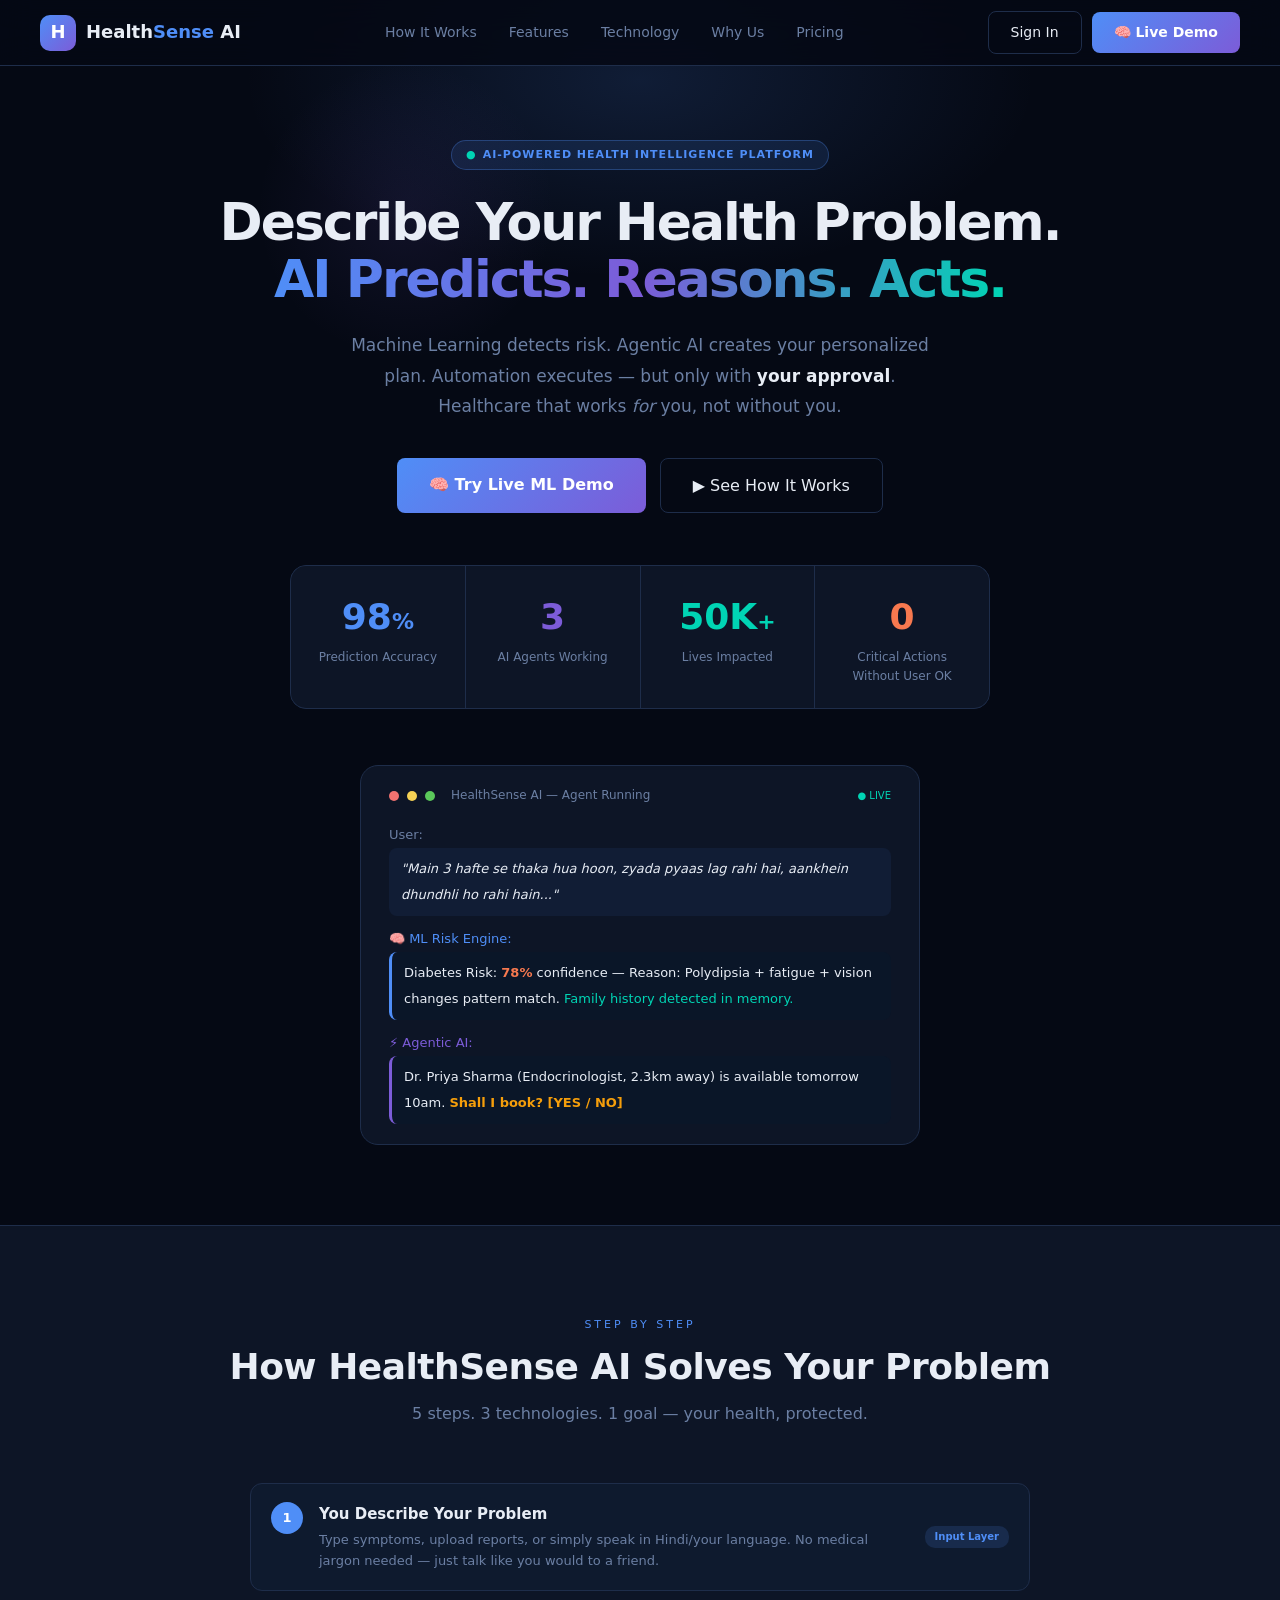
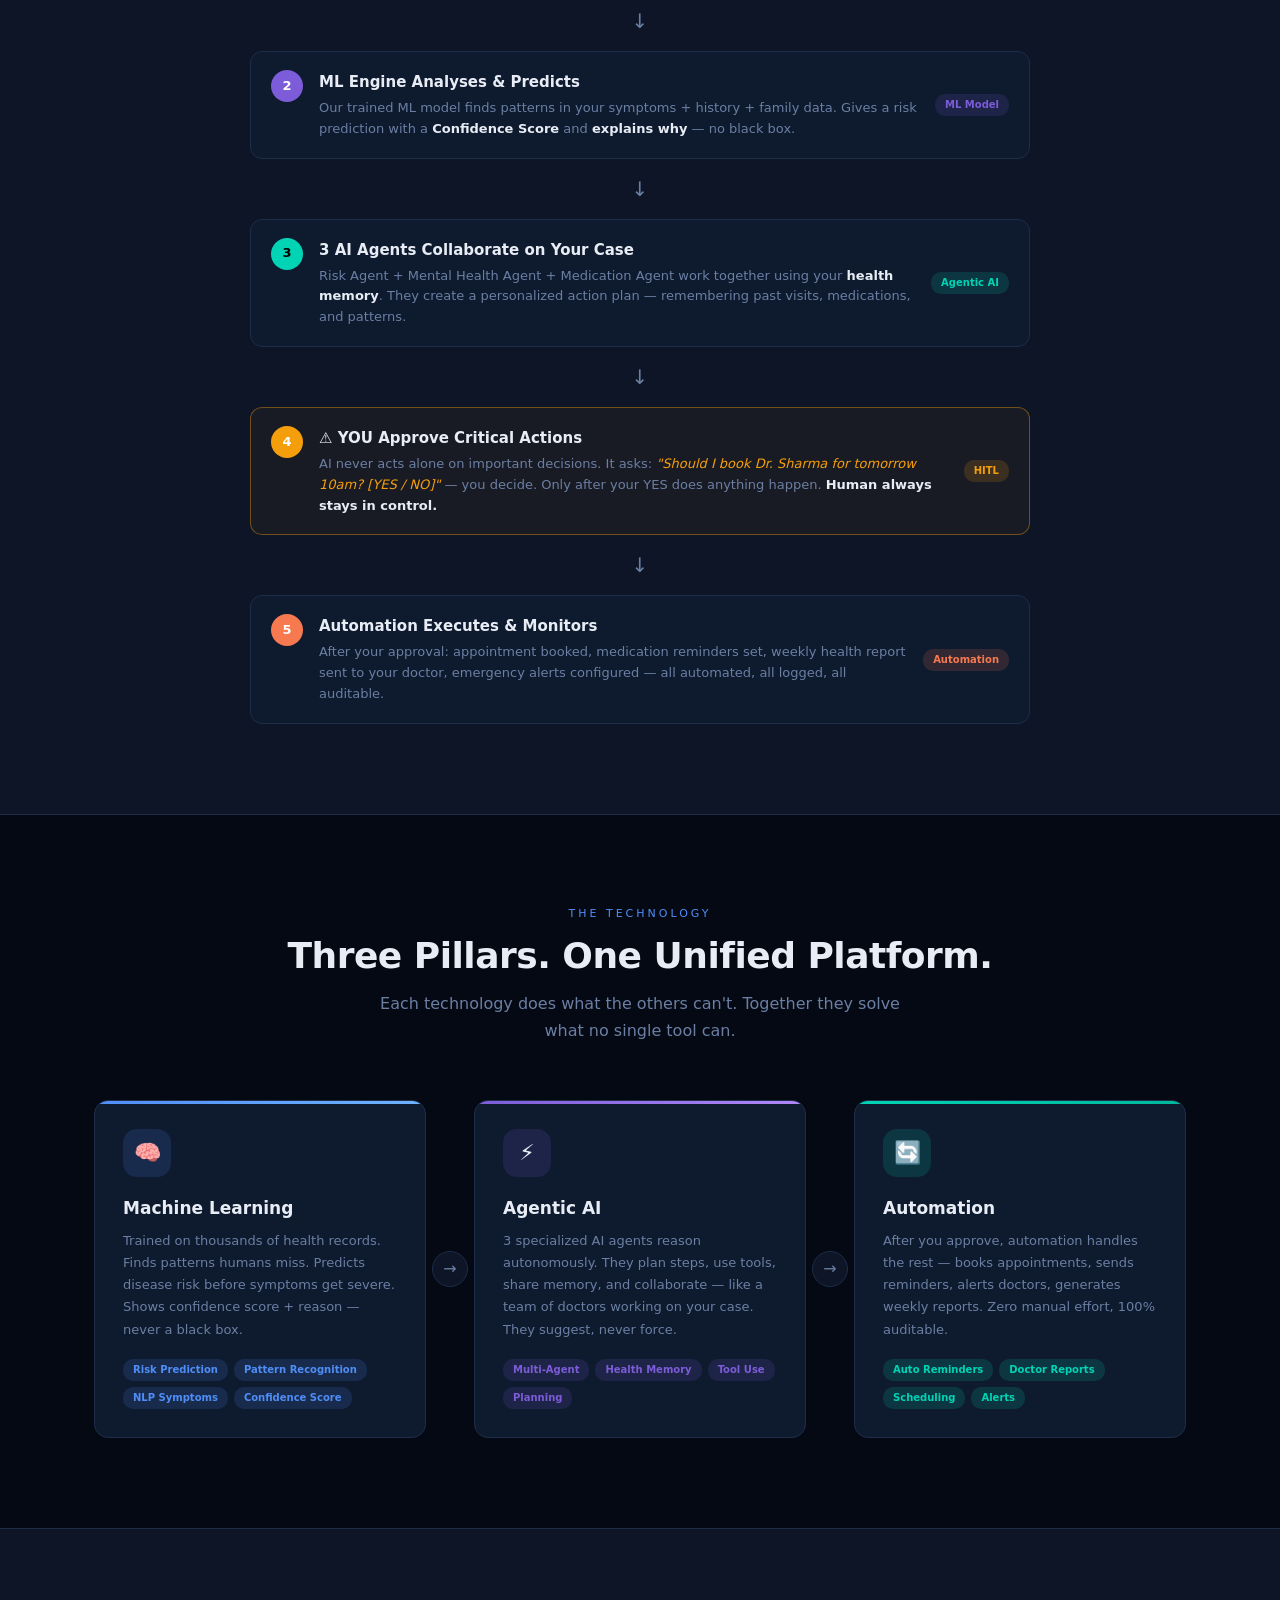
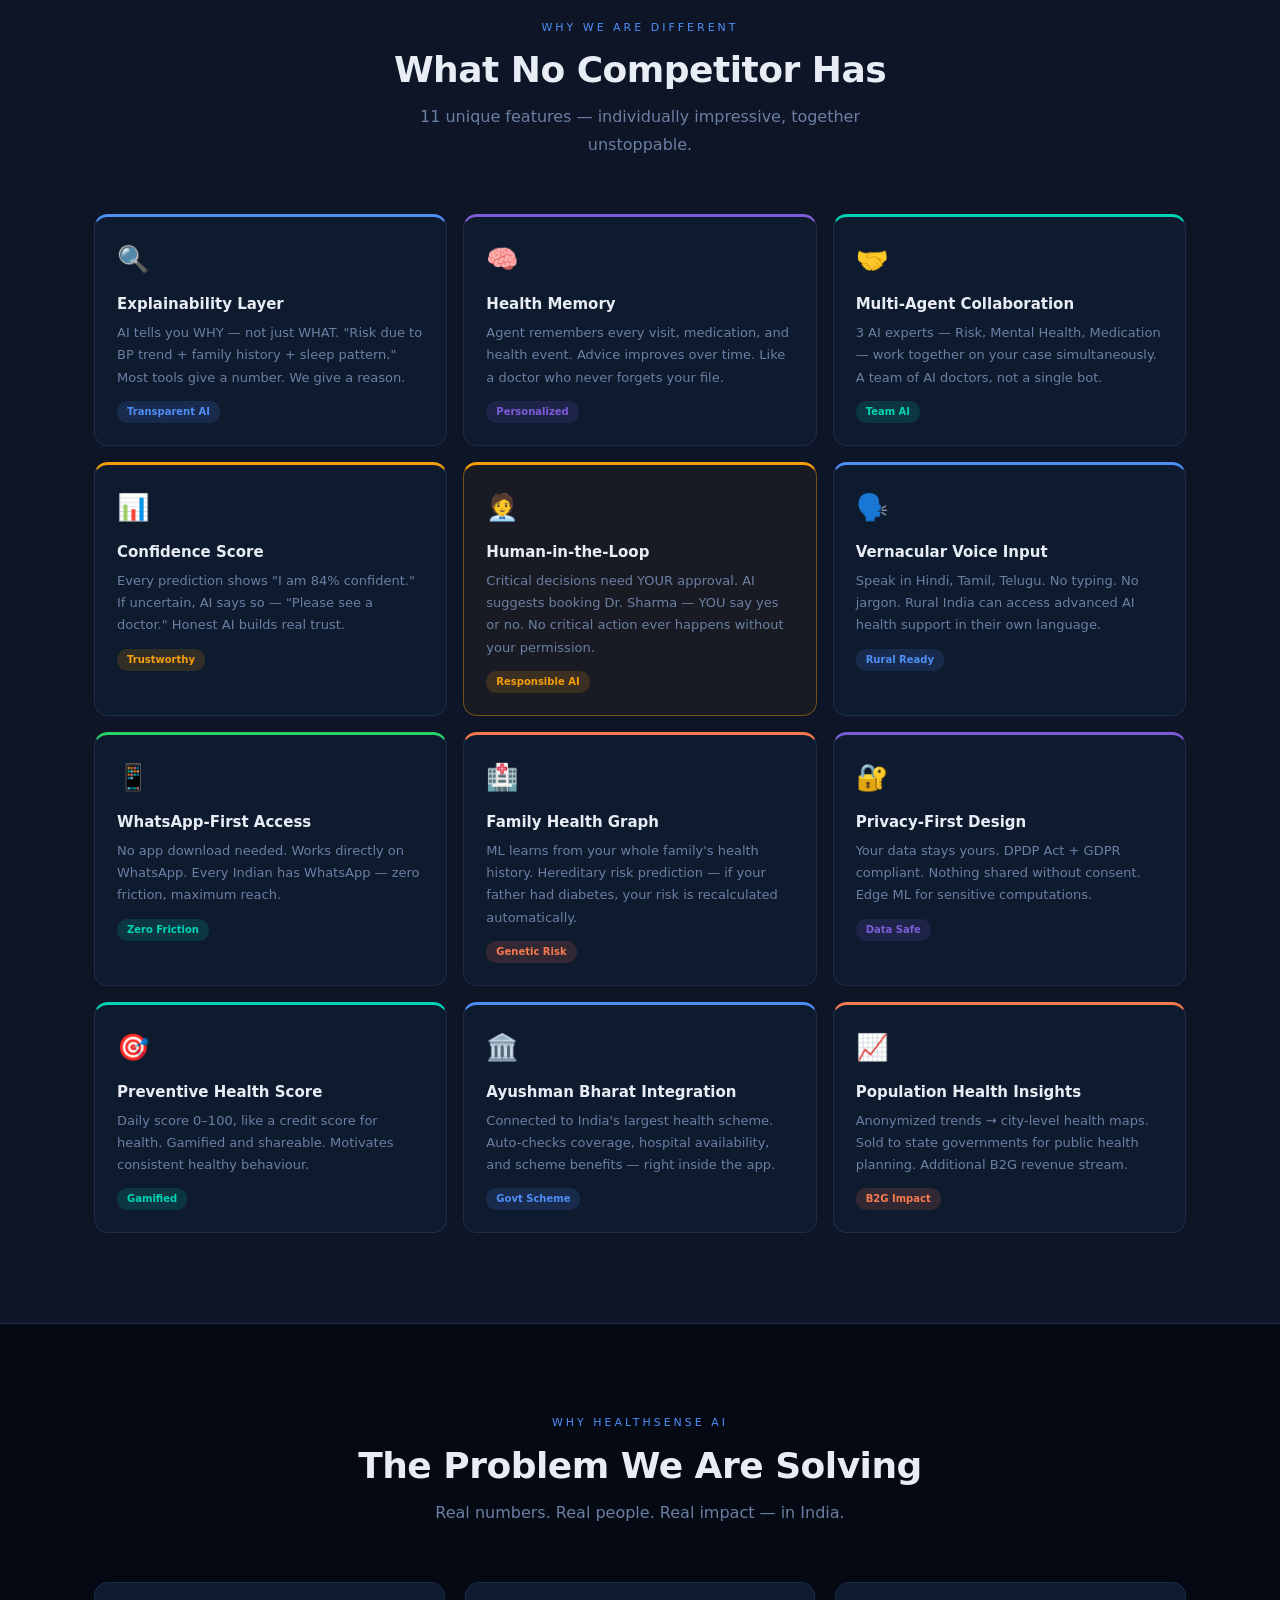
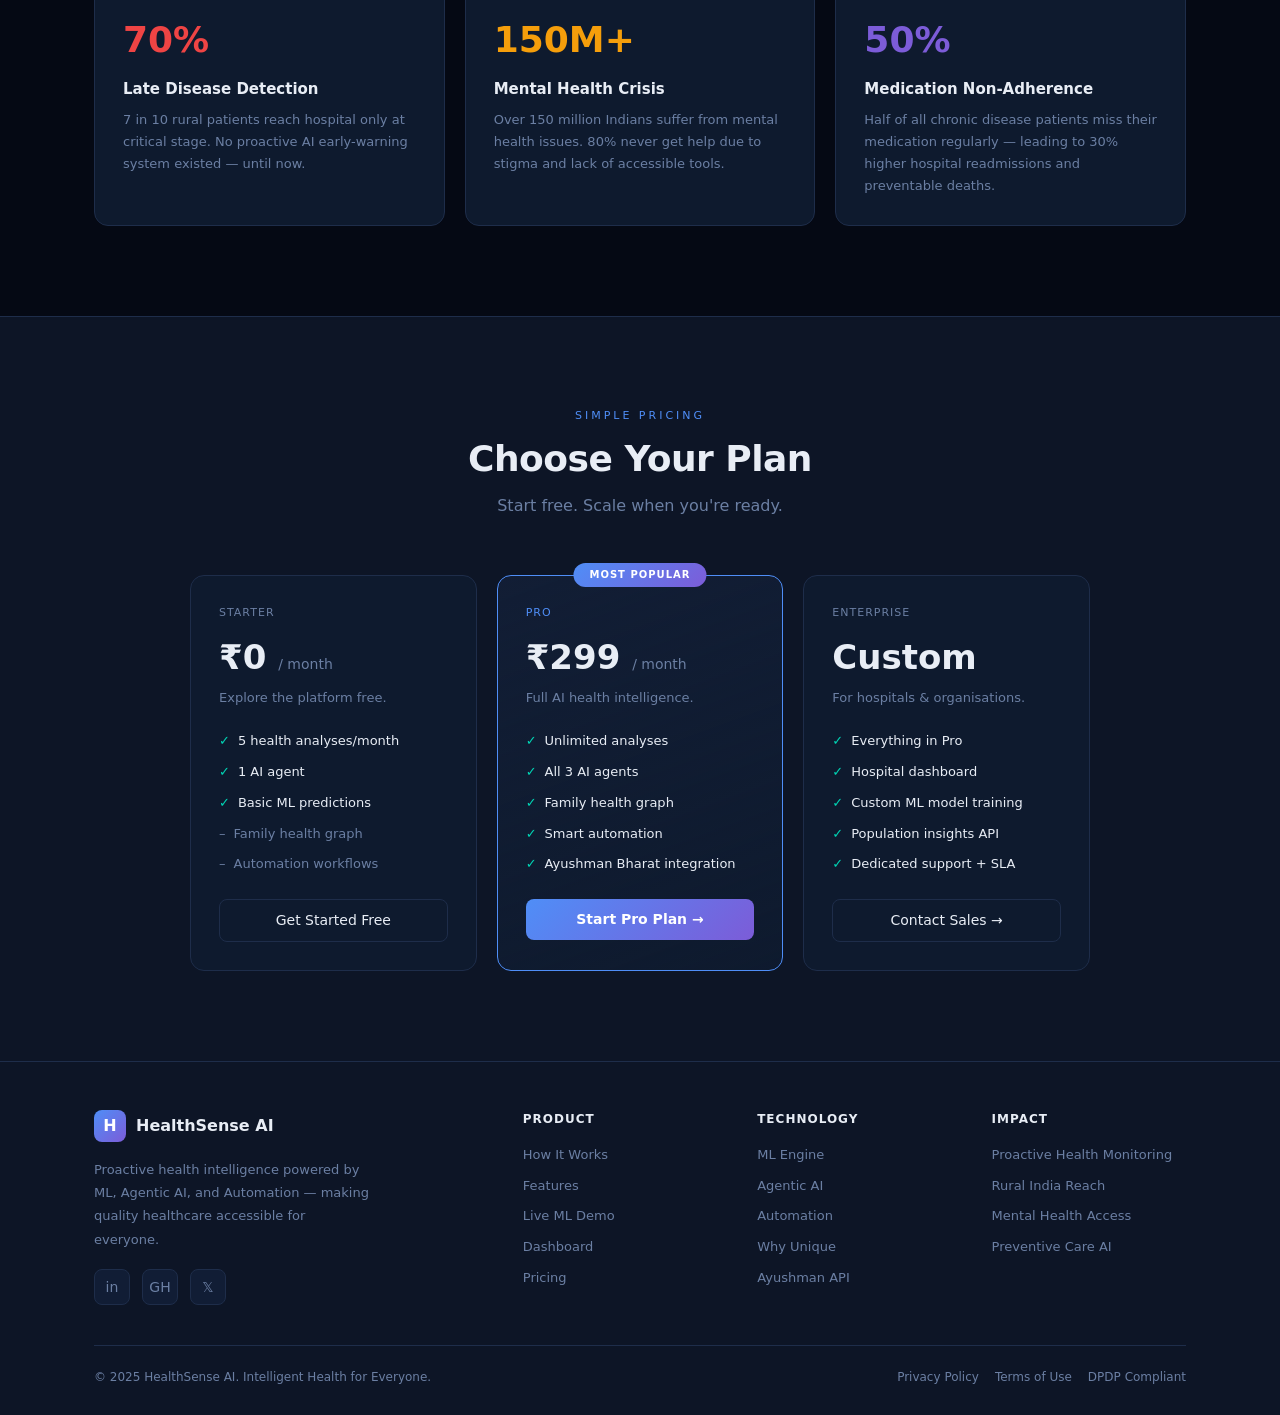
==== commit bc83bca2: "fix: doctor alerts + patient modal + remove all SDG text + add auth page" ====
--- a/frontend/index.html
+++ b/frontend/index.html
@@ -274,7 +274,7 @@
     <li><a href="#pricing">Pricing</a></li>
   </ul>
   <div style="display:flex; gap:10px; align-items:center;">
-    <a href="pages/patient-dashboard.html" class="btn-outline">Dashboard</a>
+    <a href="pages/auth.html" class="btn-outline">Sign In</a>
     <a href="pages/ml-demo.html" class="btn-primary">🧠 Live Demo</a>
   </div>
   <div class="hamburger" id="hamburger">
@@ -292,7 +292,7 @@
 
     <div class="badge badge-blue fade-up" style="margin-bottom:24px;">
       <span class="pulse-dot" style="color:#00d4b4;">●</span>
-      SDG Goal 3 — Good Health &amp; Well-Being
+      AI-Powered Health Intelligence Platform
     </div>
 
     <h1 class="hero-h1 fade-up delay-1" style="font-size:52px; font-weight:900; line-height:1.1; letter-spacing:-2px; margin-bottom:22px;">
@@ -593,12 +593,12 @@
 </section>
 
 <!-- ════════════════════════════════════════
-     SDG IMPACT
+     HEALTH IMPACT
 ════════════════════════════════════════ -->
 <section id="features">
   <div class="container">
     <div style="text-align:center; margin-bottom:56px;">
-      <span class="sec-label">SDG Goal 3 Impact</span>
+      <span class="sec-label">Why HealthSense AI</span>
       <h2 class="sec-title">The Problem We Are Solving</h2>
       <p class="sec-sub" style="max-width:520px; margin:12px auto 0;">Real numbers. Real people. Real impact — in India.</p>
     </div>
@@ -645,7 +645,7 @@
           <li style="font-size:13px; display:flex; gap:8px; color:var(--muted);"><span>–</span> Family health graph</li>
           <li style="font-size:13px; display:flex; gap:8px; color:var(--muted);"><span>–</span> Automation workflows</li>
         </ul>
-        <a href="#" class="btn-outline" style="width:100%; text-align:center; display:block;">Get Started Free</a>
+        <a href="pages/auth.html" class="btn-outline" style="width:100%; text-align:center; display:block;">Get Started Free</a>
       </div>
 
       <div class="card pricing-featured" style="padding:28px;">
@@ -660,7 +660,7 @@
           <li style="font-size:13px; display:flex; gap:8px;"><span style="color:#00d4b4;">✓</span> Smart automation</li>
           <li style="font-size:13px; display:flex; gap:8px;"><span style="color:#00d4b4;">✓</span> Ayushman Bharat integration</li>
         </ul>
-        <a href="#" class="btn-primary" style="width:100%; text-align:center; display:block;">Start Pro Plan →</a>
+        <a href="pages/auth.html" class="btn-primary" style="width:100%; text-align:center; display:block;">Start Pro Plan →</a>
       </div>
 
       <div class="card" style="padding:28px;">
@@ -674,7 +674,7 @@
           <li style="font-size:13px; display:flex; gap:8px;"><span style="color:#00d4b4;">✓</span> Population insights API</li>
           <li style="font-size:13px; display:flex; gap:8px;"><span style="color:#00d4b4;">✓</span> Dedicated support + SLA</li>
         </ul>
-        <a href="#" class="btn-outline" style="width:100%; text-align:center; display:block;">Contact Sales →</a>
+        <a href="pages/auth.html" class="btn-outline" style="width:100%; text-align:center; display:block;">Contact Sales →</a>
       </div>
 
     </div>
@@ -692,7 +692,7 @@
           <div style="width:32px;height:32px;background:linear-gradient(135deg,#4f8ef7,#7c5cd8);border-radius:8px;display:flex;align-items:center;justify-content:center;font-size:16px;font-weight:900;color:#fff;">H</div>
           <div style="font-size:16px; font-weight:800;">HealthSense AI</div>
         </div>
-        <p style="font-size:13px; color:var(--muted); line-height:1.8; max-width:280px;">Proactive health intelligence powered by ML, Agentic AI, and Automation. SDG Goal 3 — Good Health for everyone.</p>
+        <p style="font-size:13px; color:var(--muted); line-height:1.8; max-width:280px;">Proactive health intelligence powered by ML, Agentic AI, and Automation — making quality healthcare accessible for everyone.</p>
         <div style="display:flex; gap:12px; margin-top:18px;">
           <a href="https://linkedin.com" target="_blank" style="width:36px;height:36px;background:var(--surface2);border:1px solid var(--border);border-radius:8px;display:flex;align-items:center;justify-content:center;color:var(--muted);font-size:14px;text-decoration:none;transition:border-color 0.2s;" title="LinkedIn">in</a>
           <a href="https://github.com" target="_blank" style="width:36px;height:36px;background:var(--surface2);border:1px solid var(--border);border-radius:8px;display:flex;align-items:center;justify-content:center;color:var(--muted);font-size:14px;text-decoration:none;" title="GitHub">GH</a>
@@ -705,7 +705,7 @@
           <a href="#how-it-works" style="font-size:13px; color:var(--muted); text-decoration:none;">How It Works</a>
           <a href="#features" style="font-size:13px; color:var(--muted); text-decoration:none;">Features</a>
           <a href="pages/ml-demo.html" style="font-size:13px; color:var(--muted); text-decoration:none;">Live ML Demo</a>
-          <a href="pages/patient-dashboard.html" style="font-size:13px; color:var(--muted); text-decoration:none;">Dashboard</a>
+          <a href="pages/auth.html" style="font-size:13px; color:var(--muted); text-decoration:none;">Dashboard</a>
           <a href="#pricing" style="font-size:13px; color:var(--muted); text-decoration:none;">Pricing</a>
         </div>
       </div>
@@ -720,9 +720,9 @@
         </div>
       </div>
       <div>
-        <div style="font-size:12px; font-weight:700; color:var(--text); letter-spacing:1px; text-transform:uppercase; margin-bottom:16px;">SDG Impact</div>
+        <div style="font-size:12px; font-weight:700; color:var(--text); letter-spacing:1px; text-transform:uppercase; margin-bottom:16px;">Impact</div>
         <div style="display:flex; flex-direction:column; gap:10px;">
-          <span style="font-size:13px; color:var(--muted);">Goal 3 — Good Health</span>
+          <span style="font-size:13px; color:var(--muted);">Proactive Health Monitoring</span>
           <span style="font-size:13px; color:var(--muted);">Rural India Reach</span>
           <span style="font-size:13px; color:var(--muted);">Mental Health Access</span>
           <span style="font-size:13px; color:var(--muted);">Preventive Care AI</span>
@@ -730,7 +730,7 @@
       </div>
     </div>
     <div style="border-top:1px solid var(--border); padding-top:22px; display:flex; justify-content:space-between; align-items:center; flex-wrap:wrap; gap:12px;">
-      <div style="font-size:12px; color:var(--muted);">© 2025 HealthSense AI. Built for SDG Goal 3 — Good Health &amp; Well-Being.</div>
+      <div style="font-size:12px; color:var(--muted);">© 2025 HealthSense AI. Intelligent Health for Everyone.</div>
       <div style="display:flex; gap:16px;">
         <a href="#" style="font-size:12px; color:var(--muted); text-decoration:none;">Privacy Policy</a>
         <a href="#" style="font-size:12px; color:var(--muted); text-decoration:none;">Terms of Use</a>
